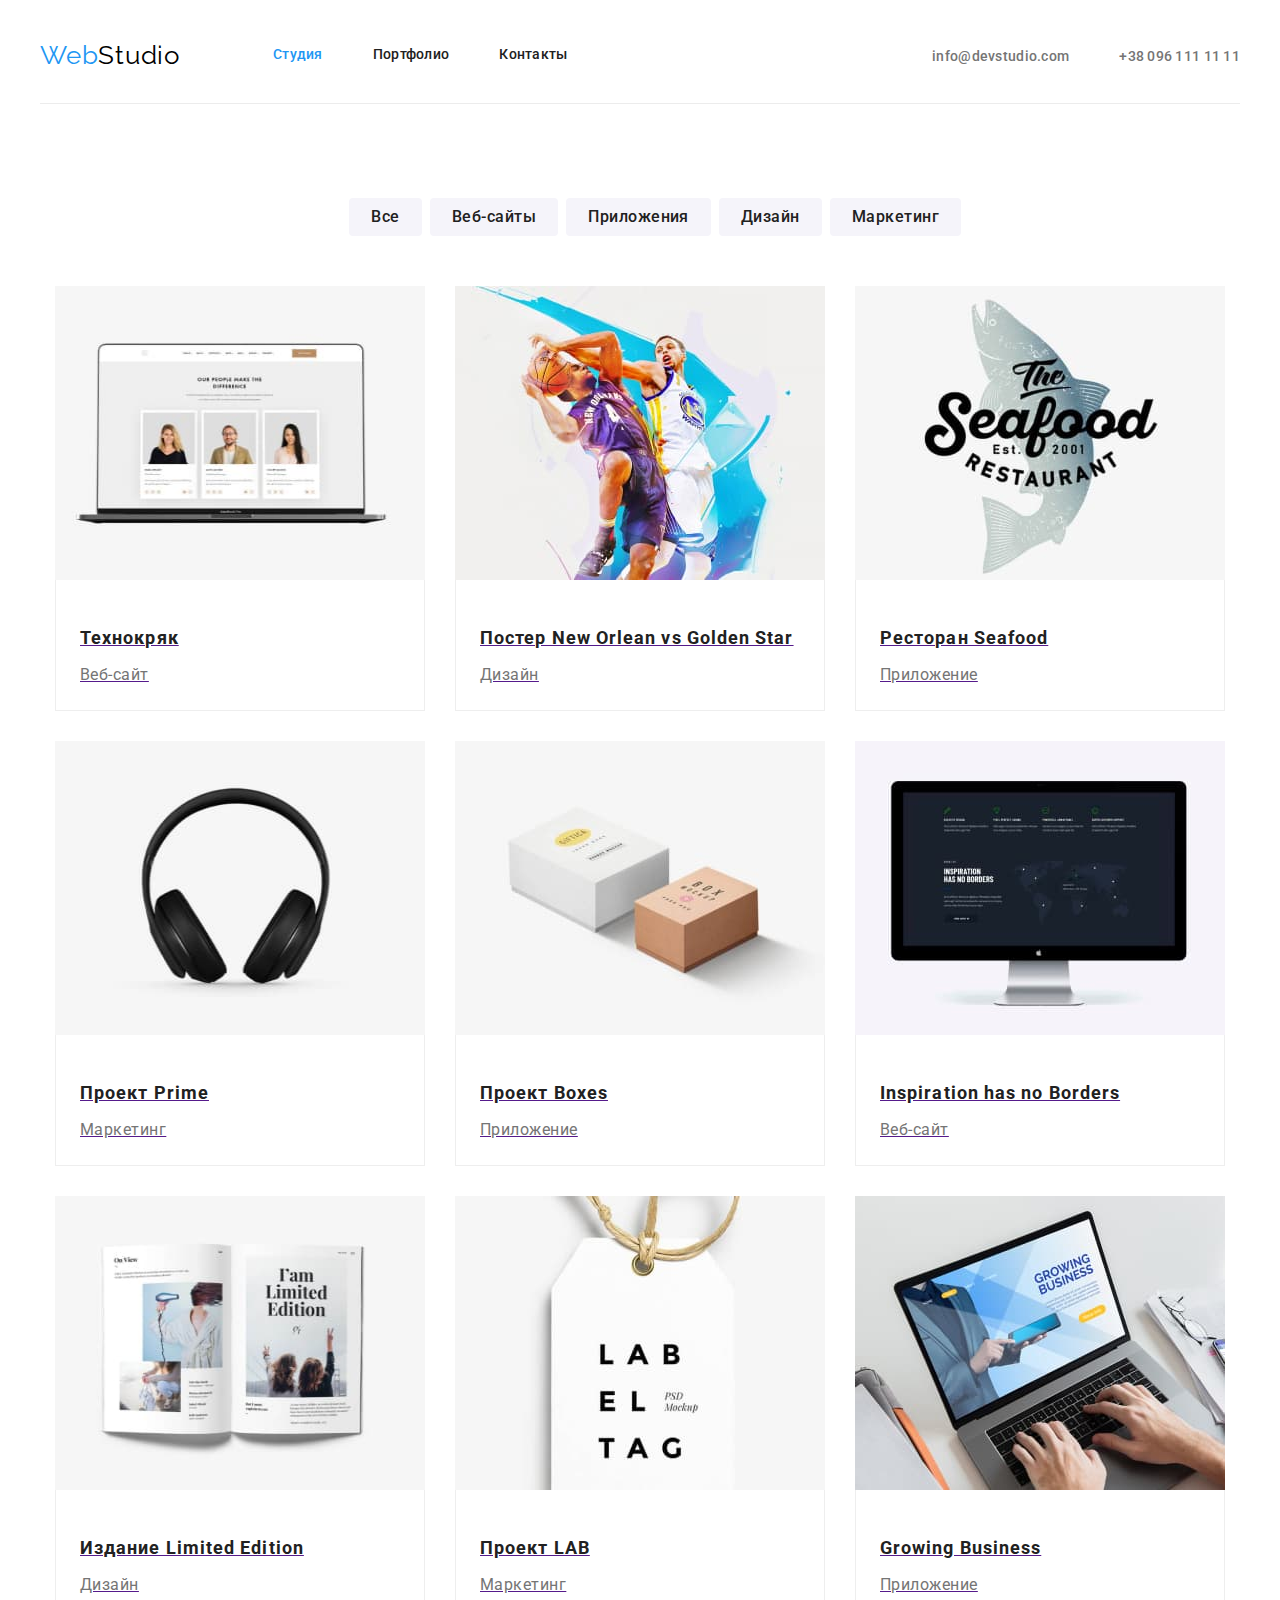
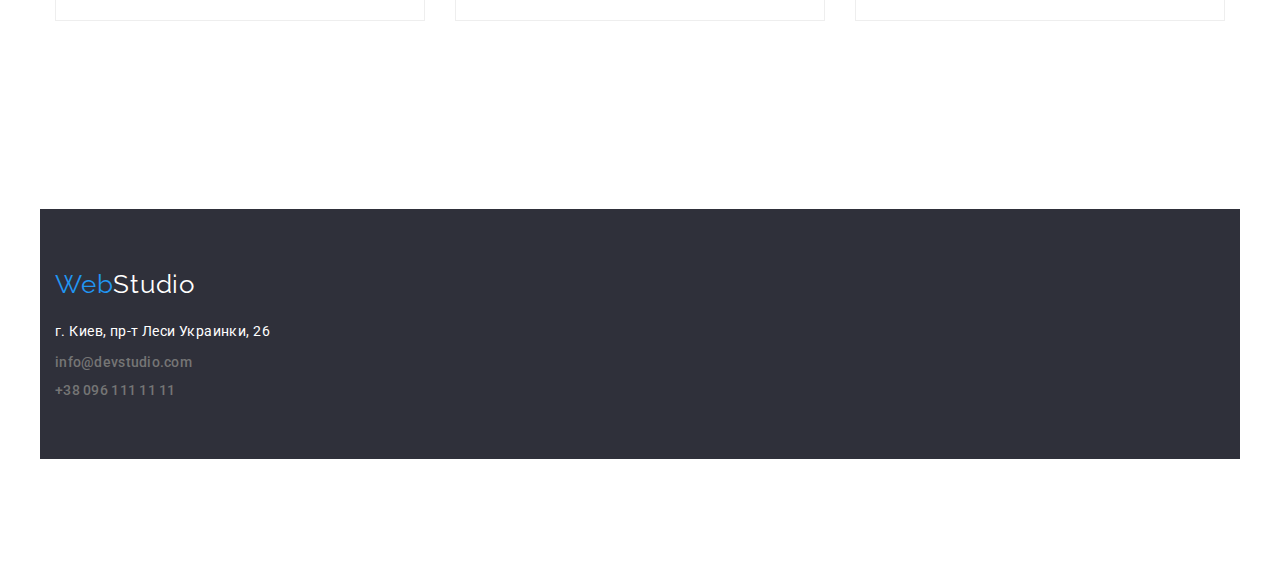
==== portfolio.html @ cfdc487e "1" ====
<!DOCTYPE html>
<html lang="en">

<head>
    <meta charset="UTF-8">
    <meta http-equiv="X-UA-Compatible" content="IE=edge">
    <meta name="viewport" content="width=device-width, initial-scale=1.0">
    <title>WebStudio</title>
    <link href="https://fonts.googleapis.com/css2?family=Raleway:wght@700&family=Roboto:wght@400;500;700;900&display=swap"
    rel="stylesheet">
    <link rel="stylesheet" href="./css/styles.css">
</head>
<body>
 <div class="container">
 <header class="page-header">
    <div class="kontainer-header">
        <nav class="main-nav">
            <!-- логотип -->
            <a href="./index.html" class="logo">Web<span class="logo-header">Studio</span></a>
            <!-- навигацыя шапки -->
            <ul class="site-nav-list">
                <li class="item"><a href="./index.html" class="link current">Студия</a></li>
                <li class="item"><a href="./portfolio.html" class="link">Портфолио</a></li>
                <li class="item"><a href="" class="link">Контакты</a></li>
            </ul>
        </nav>
        <!-- контакты -->
        <ul class="auth-nav-list">
            <li class="item"><a href="mailto:info@devstudio.com" class="auth-link">info@devstudio.com</a></li>
            <li class="item"><a href="tel:+380961111111" class="auth-link">+38 096 111 11 11</a></li>
        </ul>

    </div>
</header>

<main>
    <!-- герой -->
    
    <section class="section">
       
        <!-- список снопок -->
        <div class="container">
     
    <ul class="button-list">
        <li class="item"><button type="button" class="button-secondary" lang="ru">Все</button></li>
        <li class="item"><button type="button" class="button-secondary" lang="ru">Веб-сайты</button></li>
        <li class="item"><button type="button" class="button-secondary" lang="ru">Приложения</button></li>
        <li class="item"><button type="button" class="button-secondary" lang="ru">Дизайн</button></li>
        <li class="item"><button type="button" class="button-secondary" lang="ru">Маркетинг</button></li>
       
    </ul>
    
            
    <!-- наши работы -->
    <h1 class="visually-hidden">Наши проекты</h1>
    
        <ul class="project">
            <li class="item">
                <a href=""><img src="./img-home-work2/img1.jpg" alt="Технокряк" width="370" height="294">
                <div class="card-project">
                    <h2 class="card-title">Технокряк</h2>
                    <p class="card-text">Веб-сайт</p>
                </div></a>
              
            </li>
            <li class="item">
                <a href=""><img src="./img-home-work2/img(1).jpg" alt="Постер New Orlean vs Golden Star"
                 width="370"
                 height="294">
                 <div class="card-project">
                    <h2 class="card-title">Постер New Orlean vs Golden Star</h2>
                    <p class="card-text">Дизайн</p>
                </div></a>
                
            </li>
            <li class="item">
                <a href=""><img src="./img-home-work2/img(2).jpg" alt="Ресторан Seafood" width="370" height="294">
                <div class="card-project">
                 <h2 class="card-title">Ресторан Seafood</h2>
                 <p class="card-text">Приложение</p>
                </div></a>
            </li>
            <li class="item">
                <a href=""><img src="./img-home-work2/img(3).jpg" alt="Проект Prime" width="370" height="294">
                <div class="card-project">
                 <h2 class="card-title">Проект Prime</h2>
                 <p class="card-text">Маркетинг</p>
                </div></a>
            </li>
            <li class="item">
                <a href=""><img src="./img-home-work2/img.jpg" alt="Проект Boxes"
                width="370"
                 height="294">
                <div class="card-project">
                 <h2 class="card-title">Проект Boxes</h2>
                 <p class="card-text">Приложение</p>
                </div></a>
            </li>
            <li class="item">
                <a href=""><img src="./img-home-work2/img(5).jpg" alt="Inspiration has no Borders"
                 width="370"
                 height="294">
                <div class="card-project">
                 <h2 class="card-title">Inspiration has no Borders</h2>
                 <p class="card-text">Веб-сайт</p>
                </div></a>
            </li>
            <li class="item">
                <a href=""><img src="./img-home-work2/img(6).jpg" alt="Издание Limited Edition" width="370" height="294">
                <div class="card-project">
                 <h2 class="card-title">Издание Limited Edition</h2>
                 <p class="card-text">Дизайн</p>
                </div></a>
            </li>
            <li class="item">
                <a href=""><img src="./img-home-work2/img(7).jpg" alt="Проект LAB" width="370" height="294">
                <div class="card-project">
                 <h2 class="card-title">Проект LAB</h2>
                 <p class="card-text">Маркетинг</p>
                </div></a>
            </li>
            <li class="item">
                <a href=""><img src="./img-home-work2/img(8).jpg" alt="Growing Business" width="370" height="294">
                <div class="card-project">
                 <h2 class="card-title">Growing Business</h2>
                 <p class="card-text">Приложение</p>
                </div></a>
            </li>

        </ul>
        </div>
    </section>
    </main>

  <section class="section">
    <footer class="footer-page">
        <div class="container">

        <!-- логотип -->
        
            <a href="./index.html" class="logo">Web<span class="logo-footer">Studio</span></a>

            <address>

                <ul class="footer-nav-list">
                    <!-- навигацыя гугл -->
                    <li class="item"><a href="https://www.google.com/maps/place/%D0%B1%D1%83%D0%BB%D1%8C%D0%B2%D0%B0%D1%80+%D0%9B%D0%B5%D1%81%D1%96+%D0%A3%D0%BA%D1%80%D0%B0%D1%97%D0%BD%D0%BA%D0%B8,+26,+%D0%9A%D0%B8%D1%97%D0%B2,+02000/@50.4265807,30.5361971,17z/data=!3m1!4b1!4m5!3m4!1s0x40d4cf0e033ecbe9:0x57a4dffefec77da0!8m2!3d50.4265807!4d30.5383858"
                            target="blank" class="geolocation">г. Киев, пр-т Леси Украинки, 26</a></li>
                    <!-- контакты -->
                    <li class="item"><a href="mailto:info@devstudio.com" class="auth-link">info@devstudio.com</a></li>
                    <li class="item"><a href="tel:+380961111111" class="auth-link">+38 096 111 11 11</a></li>

                </ul>

            </address>
        
    </footer>
    </div>
</section>
    </div>
</body>
</html>
---- css/styles.css ----
:root {
  --primary-text-color: #212121;
  --title-text-color: #757575;
  --accent-color: #2196f3;
  --primery-bg-color: #f5f4fa;
  --header-logo-color: #000;
  --footer-logo-color: #fff;
  --footer-bg-color: #2f303a;
}
/* основной фон */
body {
  color: var(--primary-text-color);
  font-family: Roboto, sans-serif;
  letter-spacing: 0.03em;

  
}
/* контейнер */
.container {
  width: 1200px;
  margin-left: auto;
  margin-right: auto;
  padding-left: 15px;
  padding-right: 15px;
}
.section {
  padding-top: 94px;
  padding-bottom: 94px;
}

/* логотип */
.page-header {
  border-bottom: 1px solid #ECECEC;;
}
.kontainer-header {
  display: flex;
  align-items: center;
  padding-top: 32px;
  padding-bottom: 32px;
}

.logo {
  color: var(--accent-color);
  font-family: Raleway, sans-serif;
  font-size: 26px;
  line-height: 1.19;
  letter-spacing: 0.03em;
  text-decoration: none;
}
.logo-header {
  color: var(--header-logo-color);
}
.main-nav {
  display: flex;
  align-items: center;
  vertical-align: middle;
}


/* навигацыя хедера */
.site-nav-list {
  display: flex;
  margin-left: 93px;
}
.site-nav-list .item {

  margin-right: 50px;
}
.site-nav-list .item:last-child {
  margin-right: 0;
}
.auth-nav-list {
  display: flex;
  margin-left: auto;
  
}
.auth-nav-list .item +.item {

  margin-left: 50px;
}


/* ссылки */
.auth-link {
  font-family: Roboto, sans-serif;
  font-style: normal;
  color: var(--title-text-color);
  font-weight: 500;
  font-size: 14px;
  line-height: 1.14;
  letter-spacing: 0.02em;
  text-decoration: none;
}
/* состояние наведения */
.auth-link:hover {
  color: var(--accent-color);
}

/* состояние в фокусе */
.auth-link:focus {
  color: var(--accent-color);
}
/* навигацыя сайта */
.link {
  display: block;
  color: var(--primary-text-color);
  font-weight: 500;
  font-size: 14px;
  line-height: 1.14;
  letter-spacing: 0.02em;
  text-decoration: none;

  
}
/* состояние наведения */
.link:hover {
  color: var(--accent-color);
}

.link.current{
  color: var(--accent-color);
  display: block;
}

/* состояние в фокусе */
.link:focus {
  color: var(--accent-color);
}
/* герой */
.hero {
  background-color: var(--header-logo-color);
 background-image: url(../img-home-work2/Img9.jpg);
  text-align: center;
  height: 600px;
  padding-top: 200px;
  padding-bottom: 200px;
  
}
.hero-title {
  color: var(--footer-logo-color);
  font-weight: 900;
  font-size: 44px;
  line-height: 1.36;
  letter-spacing: 0.06em;
  text-transform: uppercase;
  margin-bottom: 30px;
}
/* кнопка веб студии */
.button-primery {
  display: inline-block;  
  cursor: pointer;
  font-family: Roboto;
  color: #fff;
  background-color: var(--accent-color);
  font-size: 16px;
  line-height: 1.87;
  letter-spacing: 0.06em;
  border-radius: 4px;
  border: transparent;
  
}
.feature-list {
  display: flex;

}

.feature-list .item {
  margin-right: 30px;

}

.feature-list .item:last-child {
  margin-right: 0px;
}


.section-title {
  color: var(--primary-text-color);
  font-family: 'Roboto';
  font-style: normal;
  font-weight: 700;
  font-size: 14px;
  line-height: 1.14;
  letter-spacing: 0.03em;
  text-transform: uppercase;
  margin-bottom: 10px;

}

.section-text {
  color: var(--title-text-color);
  font-family: Roboto;
  font-size: 14px;
  line-height: 1.71;
  letter-spacing: 0.03em;
  margin-top: 0;
}

/* чем мы занимаемся */
.development {
  font-size: 36px;
  line-height: 1.16;
  text-align: center;
  letter-spacing: 0.03em;
  margin-bottom: 50px;
}
img {
  display: block;
  max-width: 100%;
}
.photo-list {
  display: flex;
}

.photo-list .item {
  margin-right: 30px;
}

.photo-list .item:last-child {
  margin-right: 0px;
}
.photo-card {
 
  display: flex;
box-shadow: 0px 1px 3px rgba(0, 0, 0, 0.12),
0px 1px 1px rgba(0, 0, 0, 0.14),
0px 2px 1px rgba(0, 0, 0, 0.2);
border-radius: 0px 0px 4px 4px;

}

.photo-card .item {
    margin-right: 30px;
}
.photo-card .item:last-child{
  margin-right: 0;
}
/* наша команда */
.command {
  font-size: 36px;
  line-height: 1.16;
  text-align: center;
  letter-spacing: 0.03em;
  padding-top: 94px;
  margin-bottom: 50px;
}
.card-item {
  padding-top: 30px;
  padding-bottom: 30px;
}
/* имя сотрудника */
.name {
  font-weight: 500;
  font-size: 16px;
  line-height: 1.18;
  margin-bottom: 10px;
  text-align: center;
}
/* должность */
.profession {
  color: var(--title-text-color);
  font-size: 16px;
  line-height: 1.18;
  letter-spacing: 0.03em;
  text-align: center;
}

.project {
  display: flex;
  flex-wrap: wrap;
 
}
.project .item {
  margin-right: 30px;
  margin-bottom: 30px;
  
 
}
.card-project {
 padding-top: 20px;
 padding-bottom: 20px;
 padding-left: 24px;
 padding-right: 24px;
  border-bottom: 1px solid #EEEEEE;
  border-left: 1px solid #EEEEEE;
  border-right: 1px solid #EEEEEE;
}
.project .item:nth-child(3n) {
  margin-right: 0;
}
.project .item:nth-last-child(-n+3) {
  margin-bottom: 0;
}







.logo-footer {
  color: var(--footer-logo-color);
}

/* список */
ul {
  list-style: none;
    margin: 0;
    padding: 0;
}

p,
h1,
h2,
h3,
h4,
h5,
h6 {
  margin: 0;
  padding: 0;
}
















.visually-hidden {
  position: absolute;
  white-space: nowrap;
  width: 1px;
  height: 1px;
  overflow: hidden;
  border: 0;
  padding: 0;
  clip: rect(0 0 0 0);
  clip-path: inset(50%);
  margin: -1px;
}





/* цвет абзаца */






.geolocation {
  font-family: Roboto;
  font-style: normal;
  font-weight: normal;
  color: var(--footer-logo-color);
  font-size: 14px;
  line-height: 1.71;
  letter-spacing: 0.03em;
  text-decoration: none;
}

/* кнопки портфолио */
.button-secondary {
  display: inline-block;
  padding: 6px 22px;
  min-width: 73px;
  cursor: pointer;
  color: var(--primary-text-colora);
  background-color: var(--primery-bg-color);
  font-family: Roboto;
  font-weight: 500;
  font-size: 16px;
  line-height: 1.62;
  letter-spacing: 0.03em;
  border-radius: 4px;
  text-align: center;
  border: transparent;
  
}
.button-list {
  display: flex;
  justify-content: center;
  margin-bottom: 50px;
}
.button-list .item {
  margin-right: 8px;
}
.button-list .item:last-child{
  margin-right: 0;
}

/* состояние ховер */
.button-secondary:hover {
  color: #fff;
  background-color: var(--accent-color);
}
/* состояние фокус */
.button-secondary:focus {
  color: #fff;
  background-color: var(--accent-color);
}

.card-title {
  font-size: 18px;
  line-height: 2;
  letter-spacing: 0.06em;
  margin-top: 20px;
  margin-bottom: 4px;
  color: var(--primary-text-color);
}
.card-text {
  color: var(--title-text-color);
  font-size: 16px;
  line-height: 1.87;
  letter-spacing: 0.03em;
  
  
}

.footer-page {
  background-color: var(--footer-bg-color);
  padding-top: 60px;
  padding-bottom: 60px;

}
.footer-nav-list {
 
  margin-top: 20px;
}
.footer-nav-list .item {
  margin-bottom: 9px;
}
.footer-nav-list .item:last-child{
  margin-bottom: 0px;
}
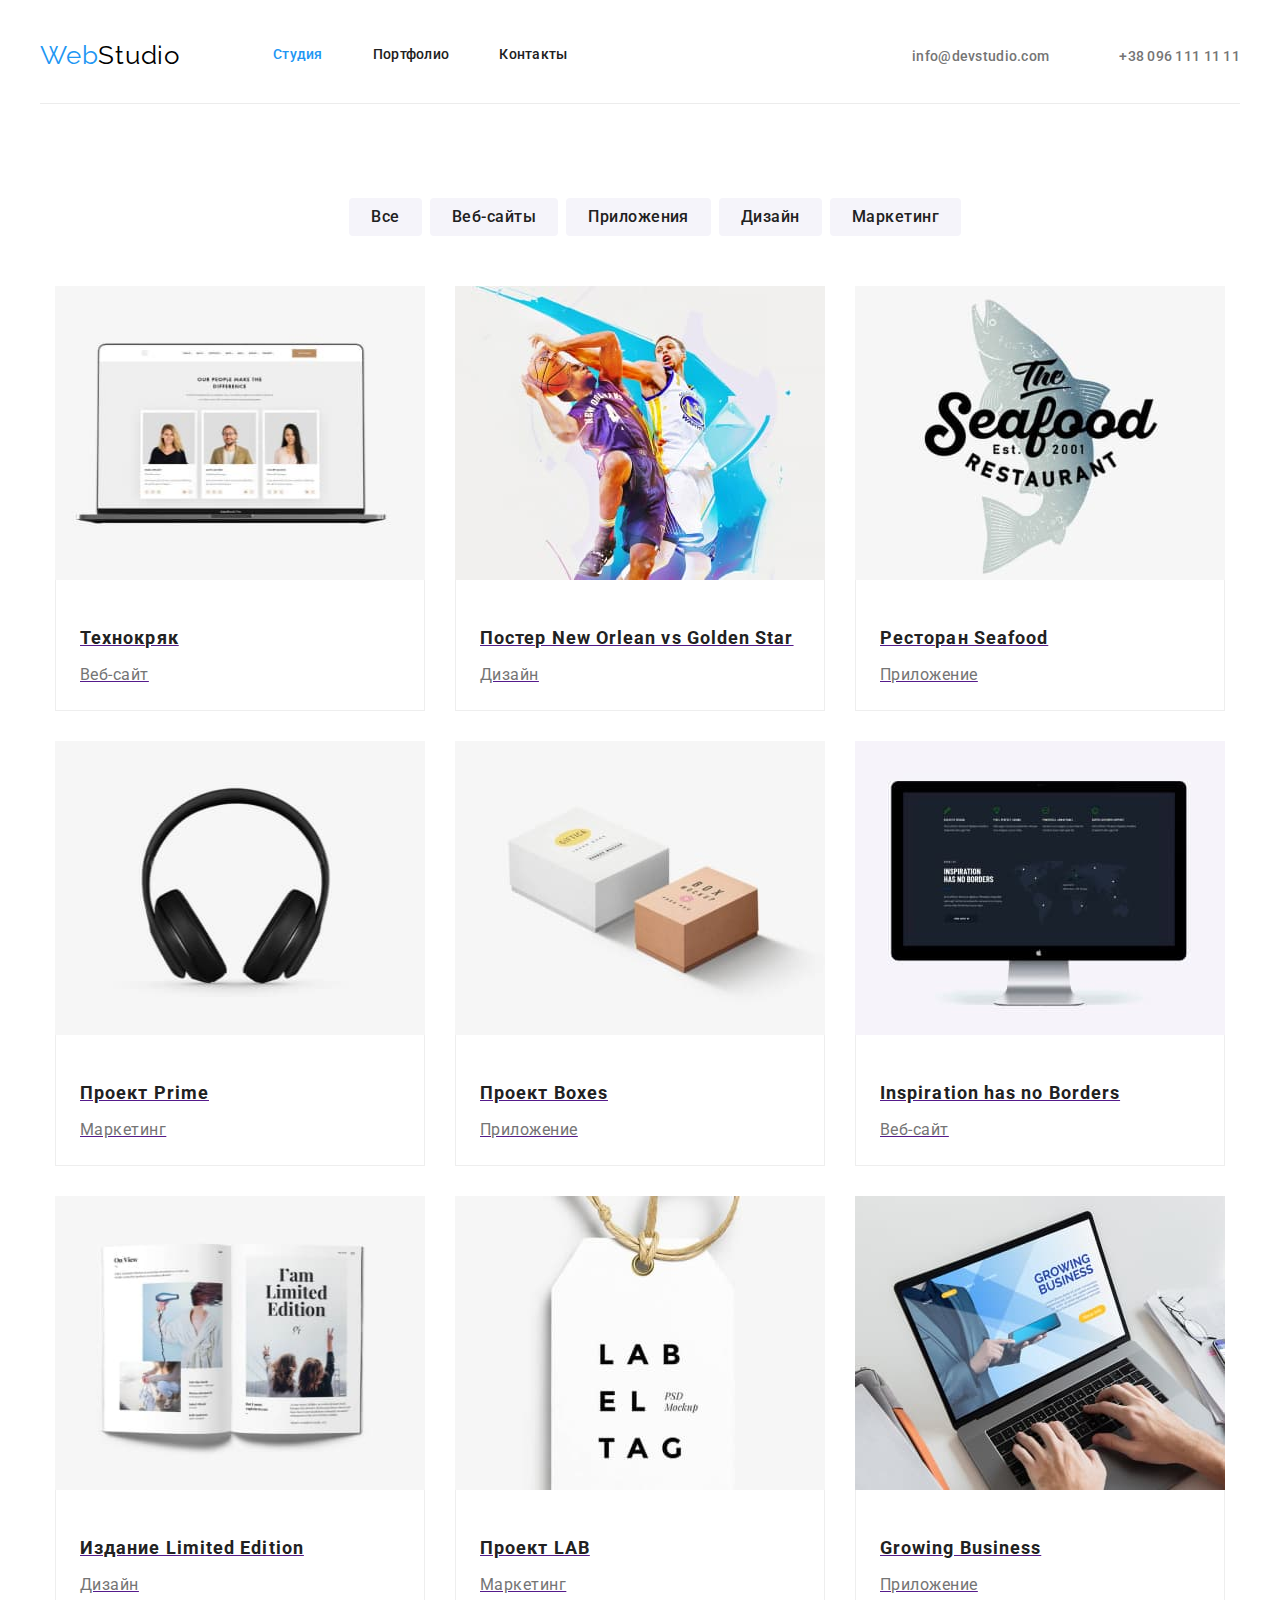
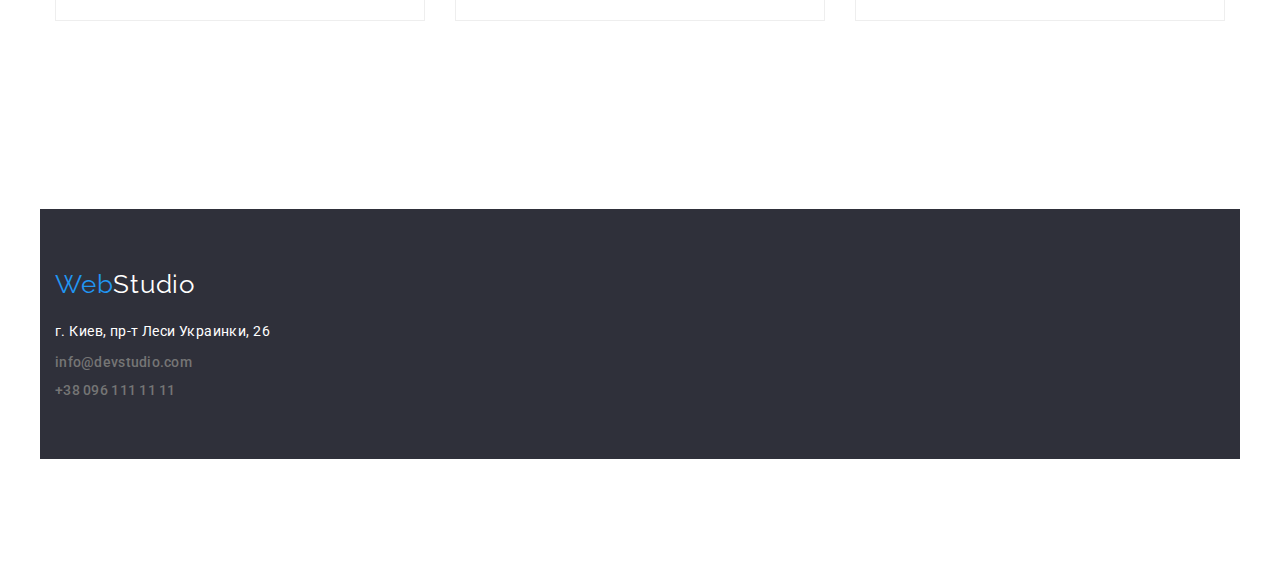
==== commit e6e3bd6c: "1" ====
--- a/portfolio.html
+++ b/portfolio.html
@@ -27,7 +27,7 @@
         <!-- контакты -->
         <ul class="auth-nav-list">
             <li class="item"><a href="mailto:info@devstudio.com" class="auth-link">info@devstudio.com</a></li>
-            <li class="item"><a href="tel:+380961111111" class="auth-link">+38 096 111 11 11</a></li>
+            <li class="item icon-tel"><a href="tel:+380961111111" class="auth-link">+38 096 111 11 11</a></li>
         </ul>
 
     </div>
--- a/css/styles.css
+++ b/css/styles.css
@@ -25,21 +25,19 @@
   padding-right: 15px;
 }
 .section {
-  padding-top: 94px;
+ padding-top: 94px;
   padding-bottom: 94px;
 }
-
 /* логотип */
 .page-header {
   border-bottom: 1px solid #ECECEC;;
 }
 .kontainer-header {
-  display: flex;
-  align-items: center;
+  display:flex;
   padding-top: 32px;
   padding-bottom: 32px;
-}
-
+  align-items: center;
+}
 .logo {
   color: var(--accent-color);
   font-family: Raleway, sans-serif;
@@ -56,15 +54,12 @@
   align-items: center;
   vertical-align: middle;
 }
-
-
 /* навигацыя хедера */
 .site-nav-list {
   display: flex;
   margin-left: 93px;
 }
 .site-nav-list .item {
-
   margin-right: 50px;
 }
 .site-nav-list .item:last-child {
@@ -73,13 +68,73 @@
 .auth-nav-list {
   display: flex;
   margin-left: auto;
-  
+  align-items: center;
 }
 .auth-nav-list .item +.item {
-
   margin-left: 50px;
 }
 
+.auth-nav-list::before {
+    margin-right: 10px;
+    width: 16px;
+    height: 12px;
+    background-image: url(../webstudio-version2.1copy/envelope@2x.png);
+    background-repeat: no-repeat;
+    background-size: contain;
+    content:"";
+}
+.icon-tel::before{
+  display: inline-block;
+  content: "";
+  width: 10px;
+  height: 16px;
+  margin-right: 10px;
+  background-position: center;
+  background-repeat: no-repeat;
+  background-size: contain;
+  background-image: url(../webstudio-version2.1copy/Vector.png);
+}
+
+
+
+.auth-link {font-family: Roboto,
+sans-serif;
+font-style: normal;
+color: var(--title-text-color);
+font-weight: 500;
+font-size: 14px;
+line-height: 1.14;
+letter-spacing: 0.02em;
+text-decoration: none;
+}
+
+.feature-list .item::before {
+  display:block;
+  content: "";
+  background-color: var(--primery-bg-color);
+  height: 120px;
+  margin-bottom: 30px;
+  background-repeat: no-repeat;
+  background-position: center;
+}
+.icon-sputnik::before {
+  background-image: url(../webstudio-version2.1copy/antenna1.svg);
+}
+.icon-time::before {
+  background-image: url(../webstudio-version2.1copy/clock1.svg);
+}
+.icon-comp::before {
+  background-image: url(../webstudio-version2.1copy/diagram1.svg);
+}
+.icon-cosmo::before {
+  background-image: url(../webstudio-version2.1copy/astronaut1.svg);
+}
+.auth-link-tel:hover {
+  color: var(--accent-color);
+}
+.auth-link-tel:focus{
+  color: var(--accent-color);
+}
 
 /* ссылки */
 .auth-link {
@@ -129,8 +184,17 @@
 }
 /* герой */
 .hero {
+  max-width: 1600px;
+  margin-left: auto;
+  margin-right: auto;
   background-color: var(--header-logo-color);
- background-image: url(../img-home-work2/Img9.jpg);
+background-image: linear-gradient(to right, rgba(47, 48, 58, 0.4),
+rgba(47, 48, 58, 0.4)),
+url(../img-home-work2/Img9.jpg);
+
+ background-repeat: no-repeat;
+ background-position: center;
+ background-size: cover;
   text-align: center;
   height: 600px;
   padding-top: 200px;
@@ -204,6 +268,7 @@
   text-align: center;
   letter-spacing: 0.03em;
   margin-bottom: 50px;
+  
 }
 img {
   display: block;
@@ -221,17 +286,15 @@
   margin-right: 0px;
 }
 .photo-card {
- 
-  display: flex;
-box-shadow: 0px 1px 3px rgba(0, 0, 0, 0.12),
-0px 1px 1px rgba(0, 0, 0, 0.14),
-0px 2px 1px rgba(0, 0, 0, 0.2);
-border-radius: 0px 0px 4px 4px;
-
+  display: flex;
 }
 
 .photo-card .item {
     margin-right: 30px;
+    box-shadow: 0px 1px 3px rgba(0, 0, 0, 0.12),
+    0px 1px 1px rgba(0, 0, 0, 0.14),
+    0px 2px 1px rgba(0, 0, 0, 0.2);
+    border-radius: 0px 0px 4px 4px;
 }
 .photo-card .item:last-child{
   margin-right: 0;
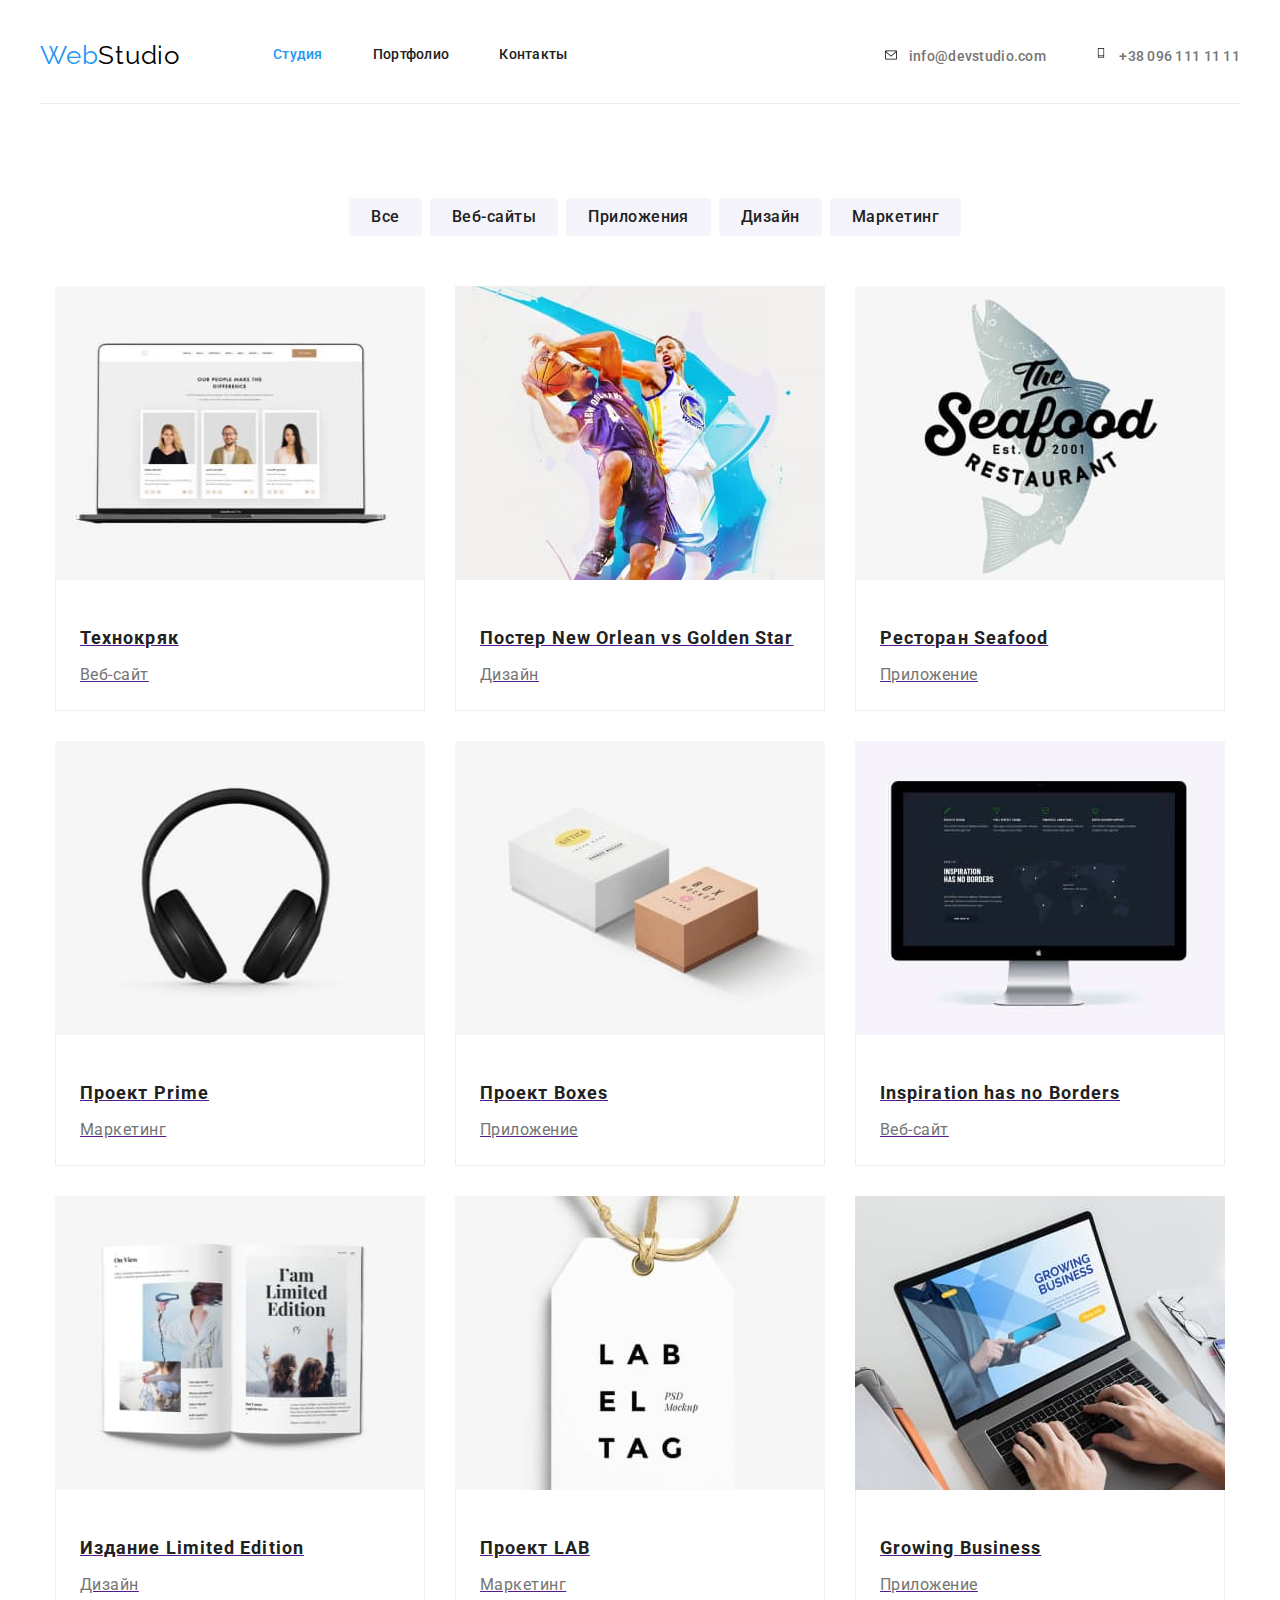
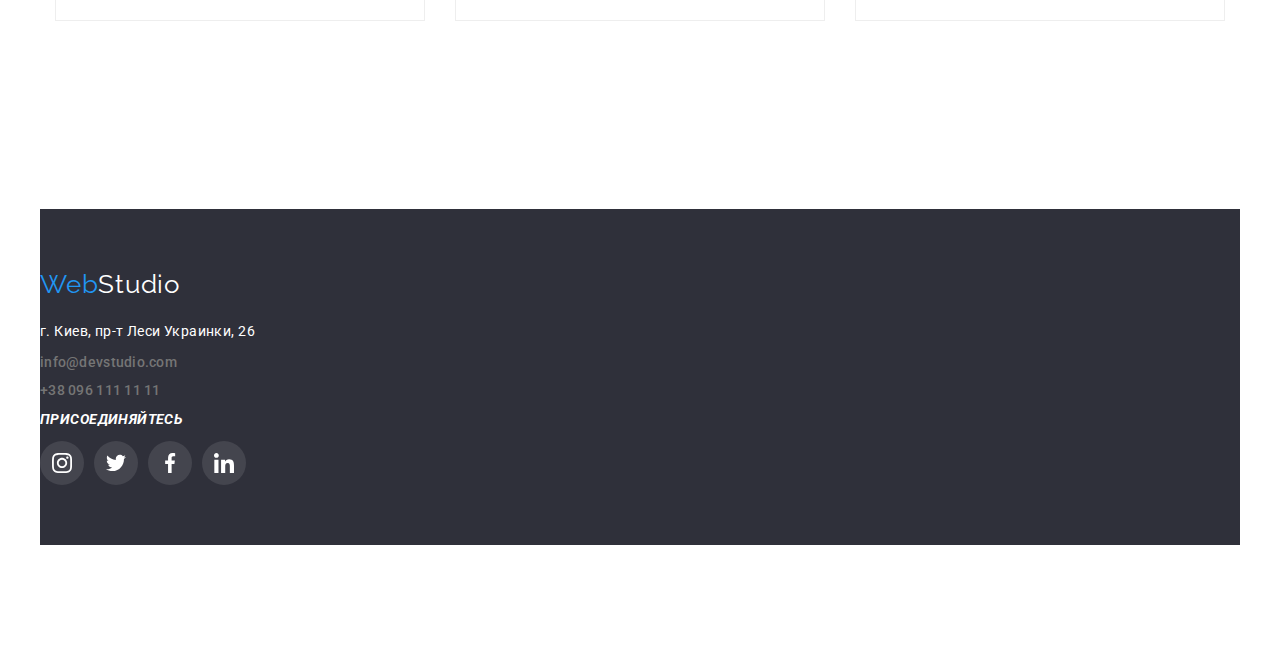
==== commit 257c78c0: "дз№4" ====
--- a/portfolio.html
+++ b/portfolio.html
@@ -12,7 +12,7 @@
 </head>
 <body>
  <div class="container">
- <header class="page-header">
+<header class="page-header">
     <div class="kontainer-header">
         <nav class="main-nav">
             <!-- логотип -->
@@ -26,8 +26,17 @@
         </nav>
         <!-- контакты -->
         <ul class="auth-nav-list">
-            <li class="item"><a href="mailto:info@devstudio.com" class="auth-link">info@devstudio.com</a></li>
-            <li class="item icon-tel"><a href="tel:+380961111111" class="auth-link">+38 096 111 11 11</a></li>
+            <li class="item"><a href="mailto:info@devstudio.com" class="auth-link"><svg class="icon-mail" width="16px"
+                        height="12px">
+                        <use href="./symbol-defs.svg#icon-envelope">
+
+                        </use>
+                    </svg>info@devstudio.com</a></li>
+
+            <li class="item"><a href="tel:+380961111111" class="auth-link"><svg class="icon-tel" width="10px"
+                        height="16px">
+                        <use href="./symbol-defs.svg#icon-Vector"></use>
+                    </svg> +38 096 111 11 11</a></li>
         </ul>
 
     </div>
@@ -134,26 +143,59 @@
 
   <section class="section">
     <footer class="footer-page">
-        <div class="container">
-
+    
         <!-- логотип -->
-        
-            <a href="./index.html" class="logo">Web<span class="logo-footer">Studio</span></a>
-
-            <address>
-
-                <ul class="footer-nav-list">
-                    <!-- навигацыя гугл -->
-                    <li class="item"><a href="https://www.google.com/maps/place/%D0%B1%D1%83%D0%BB%D1%8C%D0%B2%D0%B0%D1%80+%D0%9B%D0%B5%D1%81%D1%96+%D0%A3%D0%BA%D1%80%D0%B0%D1%97%D0%BD%D0%BA%D0%B8,+26,+%D0%9A%D0%B8%D1%97%D0%B2,+02000/@50.4265807,30.5361971,17z/data=!3m1!4b1!4m5!3m4!1s0x40d4cf0e033ecbe9:0x57a4dffefec77da0!8m2!3d50.4265807!4d30.5383858"
-                            target="blank" class="geolocation">г. Киев, пр-т Леси Украинки, 26</a></li>
-                    <!-- контакты -->
-                    <li class="item"><a href="mailto:info@devstudio.com" class="auth-link">info@devstudio.com</a></li>
-                    <li class="item"><a href="tel:+380961111111" class="auth-link">+38 096 111 11 11</a></li>
-
+    
+        <a href="./index.html" class="logo">Web<span class="logo-footer">Studio</span></a>
+    
+        <address>
+    
+            <ul class="footer-nav-list">
+                <!-- навигацыя гугл -->
+                <li class="item"><a
+                        href="https://www.google.com/maps/place/%D0%B1%D1%83%D0%BB%D1%8C%D0%B2%D0%B0%D1%80+%D0%9B%D0%B5%D1%81%D1%96+%D0%A3%D0%BA%D1%80%D0%B0%D1%97%D0%BD%D0%BA%D0%B8,+26,+%D0%9A%D0%B8%D1%97%D0%B2,+02000/@50.4265807,30.5361971,17z/data=!3m1!4b1!4m5!3m4!1s0x40d4cf0e033ecbe9:0x57a4dffefec77da0!8m2!3d50.4265807!4d30.5383858"
+                        target="blank" class="geolocation">г. Киев, пр-т Леси Украинки, 26</a></li>
+                <!-- контакты -->
+                <li class="item"><a href="mailto:info@devstudio.com" class="auth-link">info@devstudio.com</a></li>
+                <li class="item"><a href="tel:+380961111111" class="auth-link">+38 096 111 11 11</a></li>
+    
+            </ul>
+            <div class="footer-soc">
+                <h2 class="footer-title">Присоединяйтесь</h2>
+                <ul class="footer-soc-list">
+    
+                    <li class="footer-soc-item">
+                        <a href="" class="footer-soc-link">
+                            <svg class="footer-soc-icon" width="20px" height="20px">
+                                <use href="./symbol-defs.svg#icon-instagram2"></use>
+                            </svg>
+                        </a>
+                    </li>
+                    <li class="footer-soc-item">
+                        <a href="" class="footer-soc-link">
+                            <svg class="footer-soc-icon" width="20px" height="20px">
+                                <use href="./symbol-defs.svg#icon-twitter1"></use>
+                            </svg>
+                        </a>
+                    </li>
+                    <li class="footer-soc-item">
+                        <a href="" class="footer-soc-link">
+                            <svg class="footer-soc-icon" width="20px" height="20px">
+                                <use href="./symbol-defs.svg#icon-facebook1"></use>
+                            </svg>
+                        </a>
+                    </li>
+                    <li class="footer-soc-item">
+                        <a href="" class="footer-soc-link">
+                            <svg class="footer-soc-icon" width="20px" height="20px">
+                                <use href="./symbol-defs.svg#icon-linkedin1"></use>
+                            </svg>
+                        </a>
+                    </li>
                 </ul>
-
-            </address>
-        
+            </div>
+        </address>
+    
     </footer>
     </div>
 </section>
--- a/css/styles.css
+++ b/css/styles.css
@@ -7,6 +7,7 @@
   --header-logo-color: #000;
   --footer-logo-color: #fff;
   --footer-bg-color: #2f303a;
+  --company-bg-color:#E5E5E5;
 }
 /* основной фон */
 body {
@@ -27,6 +28,7 @@
 .section {
  padding-top: 94px;
   padding-bottom: 94px;
+  justify-content: center;
 }
 /* логотип */
 .page-header {
@@ -73,28 +75,54 @@
 .auth-nav-list .item +.item {
   margin-left: 50px;
 }
-
-.auth-nav-list::before {
-    margin-right: 10px;
-    width: 16px;
-    height: 12px;
-    background-image: url(../webstudio-version2.1copy/envelope@2x.png);
-    background-repeat: no-repeat;
-    background-size: contain;
-    content:"";
-}
-.icon-tel::before{
-  display: inline-block;
-  content: "";
-  width: 10px;
-  height: 16px;
+.icon-mail {
   margin-right: 10px;
-  background-position: center;
-  background-repeat: no-repeat;
-  background-size: contain;
-  background-image: url(../webstudio-version2.1copy/Vector.png);
-}
-
+}
+.icon-tel {
+  margin-right: 10px;
+}
+.icon-tel:hover{
+  fill: var(--accent-color);
+}
+.icon {
+display: flex;
+align-items: center;
+justify-content: center;
+    width: 270px;
+    height: 120px;
+    margin-bottom: 30px;
+    background-color: var(--primery-bg-color);
+  border-radius: 4px;
+}
+.icon-mail {
+  align-items: center;
+  justify-content: center;
+ 
+}
+.icon-company {
+  display: flex;
+  align-items: center;
+  justify-content: center;
+  width: 170px;
+  height: 92px;
+  border-radius: 4px;
+border: 1px solid #AFB1B8
+}
+.icon-company:hover {
+fill:var(--accent-color);
+border: 1px solid var(--accent-color);
+
+}
+.icon-company-list .item {
+  margin-right: 30px;
+}
+.icon-company-list .item:last-child{
+  margin-right: 0;
+}
+.icon-company-list {
+  display: flex;
+  justify-content: center;
+}
 
 
 .auth-link {font-family: Roboto,
@@ -109,32 +137,14 @@
 }
 
 .feature-list .item::before {
-  display:block;
-  content: "";
   background-color: var(--primery-bg-color);
+  width: 270px;
   height: 120px;
-  margin-bottom: 30px;
-  background-repeat: no-repeat;
-  background-position: center;
-}
-.icon-sputnik::before {
-  background-image: url(../webstudio-version2.1copy/antenna1.svg);
-}
-.icon-time::before {
-  background-image: url(../webstudio-version2.1copy/clock1.svg);
-}
-.icon-comp::before {
-  background-image: url(../webstudio-version2.1copy/diagram1.svg);
-}
-.icon-cosmo::before {
-  background-image: url(../webstudio-version2.1copy/astronaut1.svg);
-}
-.auth-link-tel:hover {
-  color: var(--accent-color);
-}
-.auth-link-tel:focus{
-  color: var(--accent-color);
-}
+}
+
+
+
+
 
 /* ссылки */
 .auth-link {
@@ -149,6 +159,7 @@
 }
 /* состояние наведения */
 .auth-link:hover {
+  fill: var(--accent-color);
   color: var(--accent-color);
 }
 
@@ -328,7 +339,44 @@
   letter-spacing: 0.03em;
   text-align: center;
 }
-
+.master-soc-item + .master-soc-item {
+  margin-left: 10px;
+}
+.master-soc-list {
+  display: flex;
+  justify-content: center;
+}
+.master-soc-link {
+  margin-top: 16px;
+  width: 44px;
+  height: 44px;
+  border-radius: 50%;
+  display:flex;
+  align-items: center;
+  justify-content: center;
+}
+.master-soc-icon {
+  fill: #AFB1B8;}
+.master-soc-link:hover {
+  background-color: var(--accent-color);
+}
+.master-soc-link:hover .master-soc-icon {
+  fill: var(--footer-logo-color);
+}
+.clients {
+  font-size: 36px;
+  line-height: 1.16;
+  text-align: center;
+  letter-spacing: 0.03em;
+  color:var(--primary-text-color);
+  margin-bottom: 50px;
+}
+.button-icon {
+  fill:#AFB1B8 ;
+}
+.button-icon:hover {
+fill: var(--accent-color);
+}
 .project {
   display: flex;
   flex-wrap: wrap;
@@ -383,9 +431,6 @@
   margin: 0;
   padding: 0;
 }
-
-
-
 
 
 
@@ -452,6 +497,7 @@
   border: transparent;
   
 }
+
 .button-list {
   display: flex;
   justify-content: center;
@@ -507,4 +553,38 @@
 }
 .footer-nav-list .item:last-child{
   margin-bottom: 0px;
+}
+
+
+.footer-title {
+   
+    font-size: 14px;
+    line-height: 1.14px;
+    letter-spacing: 0.03em;
+    text-transform: uppercase;
+    color: #FFFFFF;
+    margin-top: 20px;
+    margin-bottom: 20px;
+}
+.footer-soc-list{
+  display: flex;
+  
+}
+.footer-soc-link {
+  background: rgba(255, 255, 255, 0.1);
+  width: 44px;
+  height: 44px;
+  border-radius: 50%;
+  display: flex;
+  align-items: center;
+  justify-content: center;
+}
+.footer-soc-icon {
+  fill: #FFFFFF;
+}
+.footer-soc-link:hover{
+  background-color: var(--accent-color);
+}
+.footer-soc-item + .footer-soc-item {
+  margin-left: 10px;
 }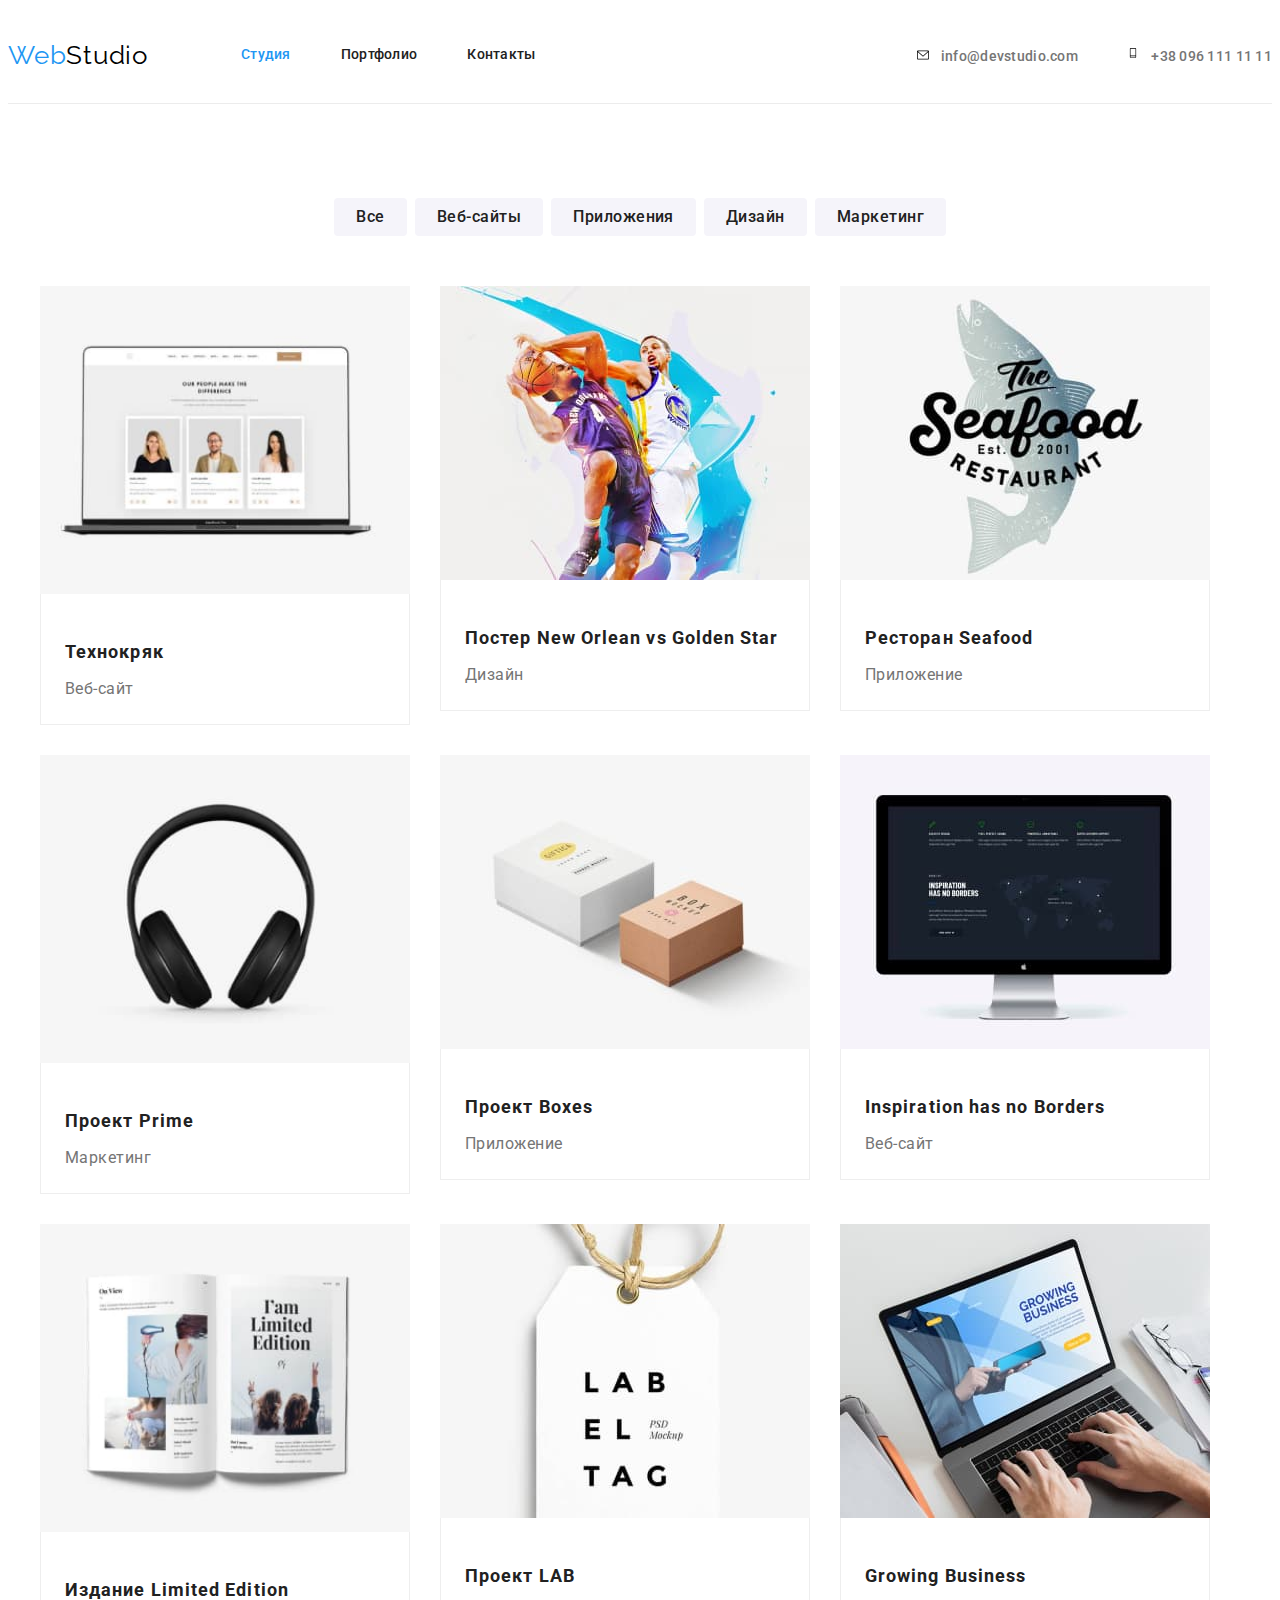
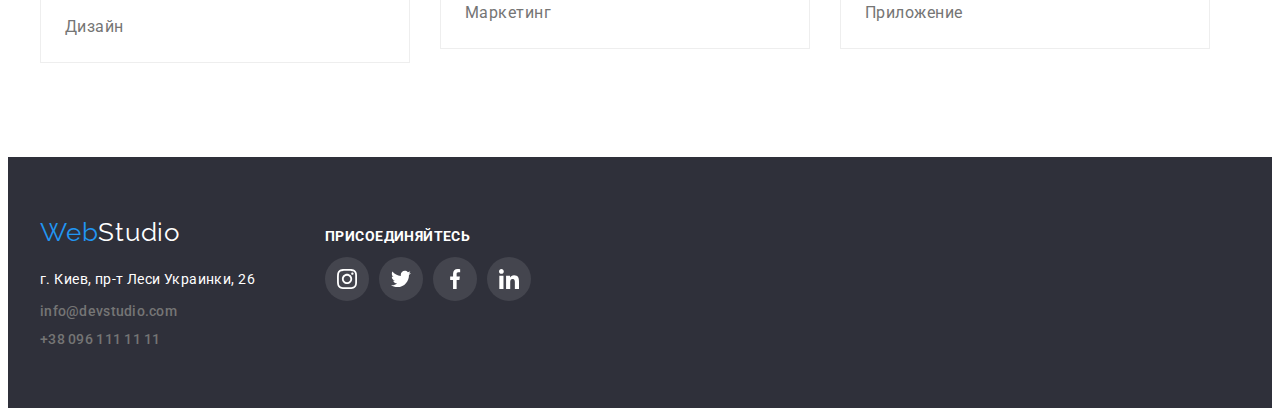
==== commit cd0541c7: "дз№4" ====
--- a/portfolio.html
+++ b/portfolio.html
@@ -11,7 +11,7 @@
     <link rel="stylesheet" href="./css/styles.css">
 </head>
 <body>
- <div class="container">
+ 
 <header class="page-header">
     <div class="kontainer-header">
         <nav class="main-nav">
@@ -141,14 +141,16 @@
     </section>
     </main>
 
-  <section class="section">
+ 
     <footer class="footer-page">
-    
+   
+       <div class="container footer-page">
+           <div>
         <!-- логотип -->
     
         <a href="./index.html" class="logo">Web<span class="logo-footer">Studio</span></a>
     
-        <address>
+          <address>
     
             <ul class="footer-nav-list">
                 <!-- навигацыя гугл -->
@@ -159,8 +161,11 @@
                 <li class="item"><a href="mailto:info@devstudio.com" class="auth-link">info@devstudio.com</a></li>
                 <li class="item"><a href="tel:+380961111111" class="auth-link">+38 096 111 11 11</a></li>
     
+         </address>
+    </div>
+    <div class="soc-link">
             </ul>
-            <div class="footer-soc">
+            
                 <h2 class="footer-title">Присоединяйтесь</h2>
                 <ul class="footer-soc-list">
     
@@ -193,12 +198,8 @@
                         </a>
                     </li>
                 </ul>
-            </div>
-        </address>
-    
+    </div>
+        </div>
     </footer>
-    </div>
-</section>
-    </div>
 </body>
 </html>--- a/css/styles.css
+++ b/css/styles.css
@@ -60,6 +60,12 @@
 .site-nav-list {
   display: flex;
   margin-left: 93px;
+}
+.page-header .container {
+  display: flex;
+  align-items: center;
+  padding-top: 30px;
+  padding-bottom: 30px;
 }
 .site-nav-list .item {
   margin-right: 50px;
@@ -223,9 +229,7 @@
 }
 /* кнопка веб студии */
 .button-primery {
-  display: inline-block;  
   cursor: pointer;
-  font-family: Roboto;
   color: #fff;
   background-color: var(--accent-color);
   font-size: 16px;
@@ -233,6 +237,10 @@
   letter-spacing: 0.06em;
   border-radius: 4px;
   border: transparent;
+  padding-top: 10px;
+  padding-bottom: 10px;
+  padding-left: 32px;
+  padding-right: 32px;
   
 }
 .feature-list {
@@ -281,9 +289,13 @@
   margin-bottom: 50px;
   
 }
+.section-development {
+  padding-bottom: 94px;
+}
 img {
   display: block;
   max-width: 100%;
+  height: auto;
 }
 .photo-list {
   display: flex;
@@ -311,12 +323,16 @@
   margin-right: 0;
 }
 /* наша команда */
+.section-command {
+  background-color: var(--primery-bg-color);
+  padding-top: 94px;
+  padding-bottom: 94px;
+}
 .command {
   font-size: 36px;
   line-height: 1.16;
   text-align: center;
   letter-spacing: 0.03em;
-  padding-top: 94px;
   margin-bottom: 50px;
 }
 .card-item {
@@ -387,6 +403,11 @@
   margin-bottom: 30px;
   
  
+}
+.project .item:hover {
+  box-shadow: 0px 1px 1px rgba(0, 0, 0, 0.12),
+  0px 4px 4px rgba(0, 0, 0, 0.06),
+  1px 4px 6px rgba(0, 0, 0, 0.16);
 }
 .card-project {
  padding-top: 20px;
@@ -432,7 +453,9 @@
   padding: 0;
 }
 
-
+a {
+  text-decoration: none;
+}
 
 
 
@@ -506,6 +529,18 @@
 .button-list .item {
   margin-right: 8px;
 }
+.button-list .item:hover {
+  box-shadow: 0px 3px 1px rgba(0, 0, 0, 0.1),
+  0px 1px 2px rgba(0, 0, 0, 0.08),
+  0px 2px 2px rgba(0, 0, 0, 0.12);
+  border-radius: 4px;
+}
+.button-list .item:focus{
+  box-shadow: 0px 3px 1px rgba(0, 0, 0, 0.1),
+    0px 1px 2px rgba(0, 0, 0, 0.08),
+    0px 2px 2px rgba(0, 0, 0, 0.12);
+    border-radius: 4px;
+}
 .button-list .item:last-child{
   margin-right: 0;
 }
@@ -528,6 +563,7 @@
   margin-top: 20px;
   margin-bottom: 4px;
   color: var(--primary-text-color);
+  text-decoration: none;
 }
 .card-text {
   color: var(--title-text-color);
@@ -535,7 +571,7 @@
   line-height: 1.87;
   letter-spacing: 0.03em;
   
-  
+  text-decoration: none;
 }
 
 .footer-page {
@@ -543,6 +579,14 @@
   padding-top: 60px;
   padding-bottom: 60px;
 
+}
+.container.footer-page {
+  display: flex;
+  align-items: baseline;
+  padding: 0;
+}
+.soc-link {
+  margin-left: 70px;
 }
 .footer-nav-list {
  
@@ -563,12 +607,11 @@
     letter-spacing: 0.03em;
     text-transform: uppercase;
     color: #FFFFFF;
-    margin-top: 20px;
     margin-bottom: 20px;
 }
 .footer-soc-list{
   display: flex;
-  
+  justify-content: center;
 }
 .footer-soc-link {
   background: rgba(255, 255, 255, 0.1);
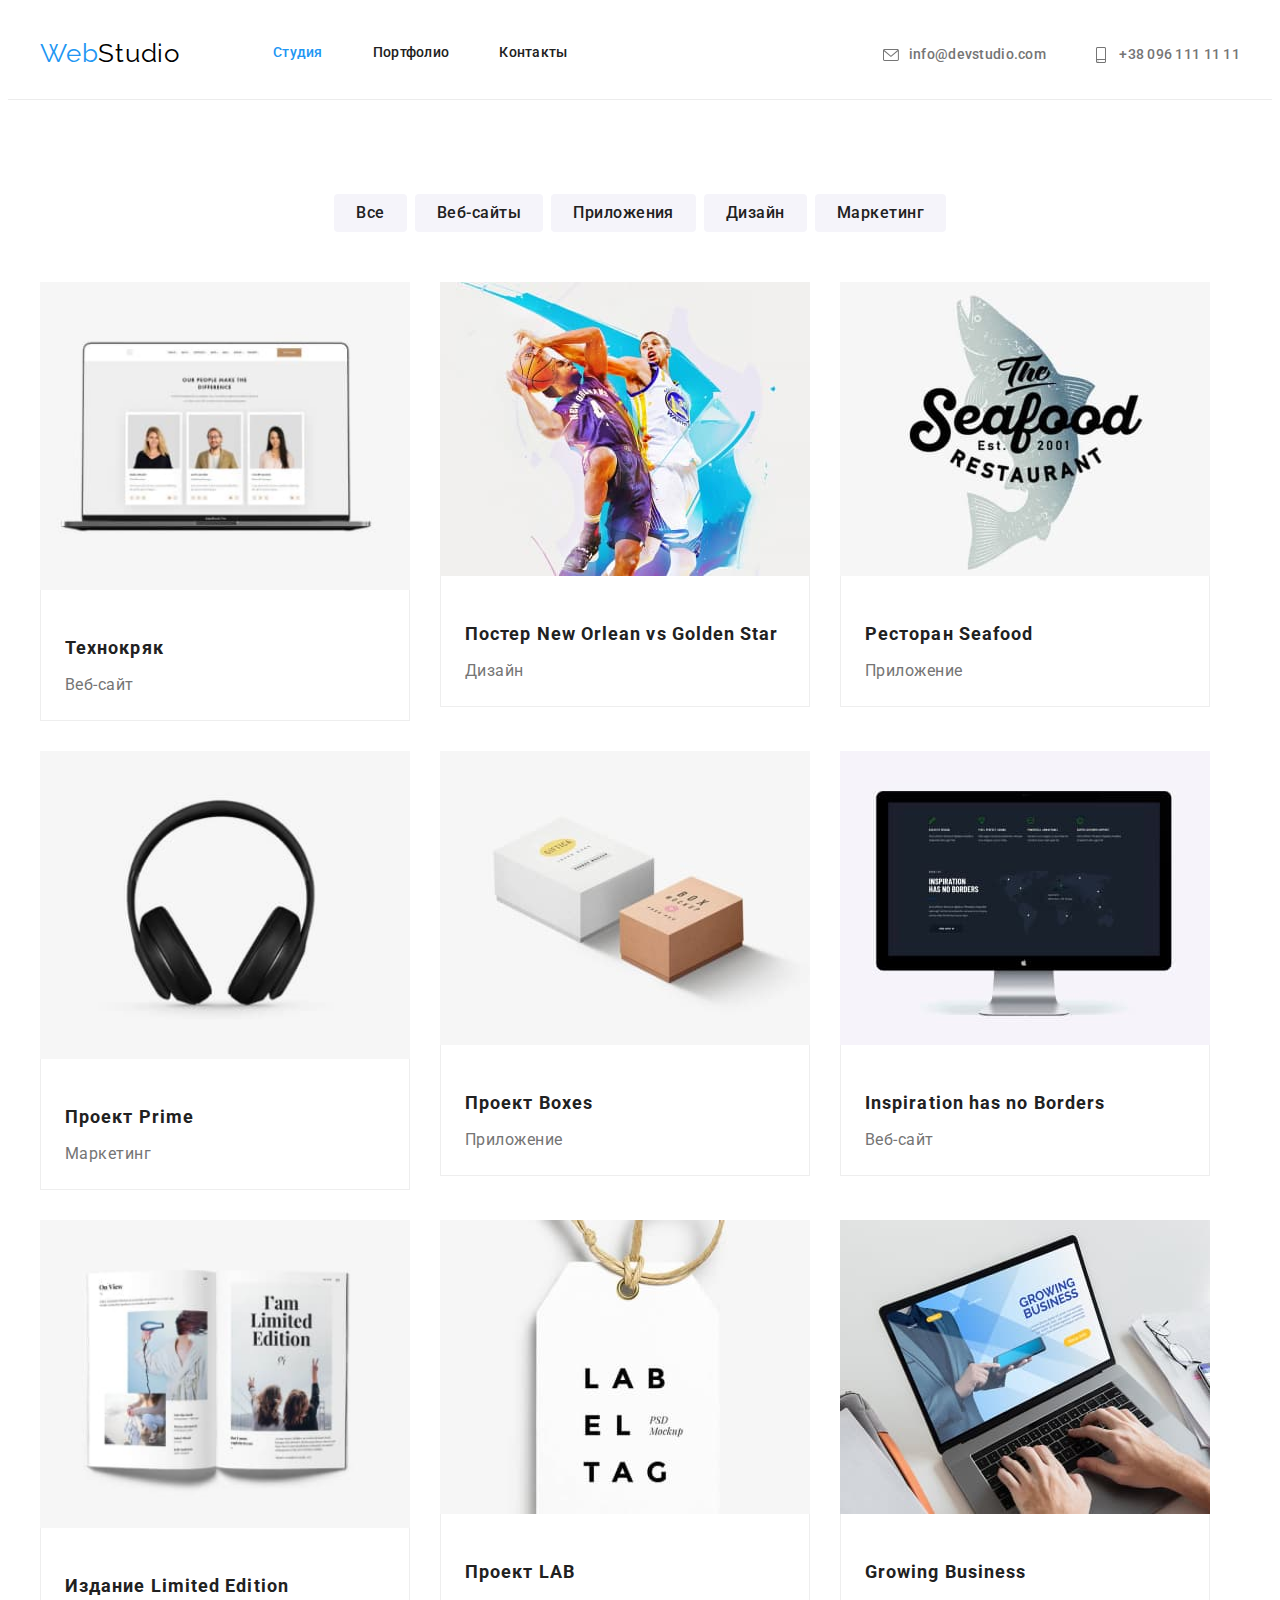
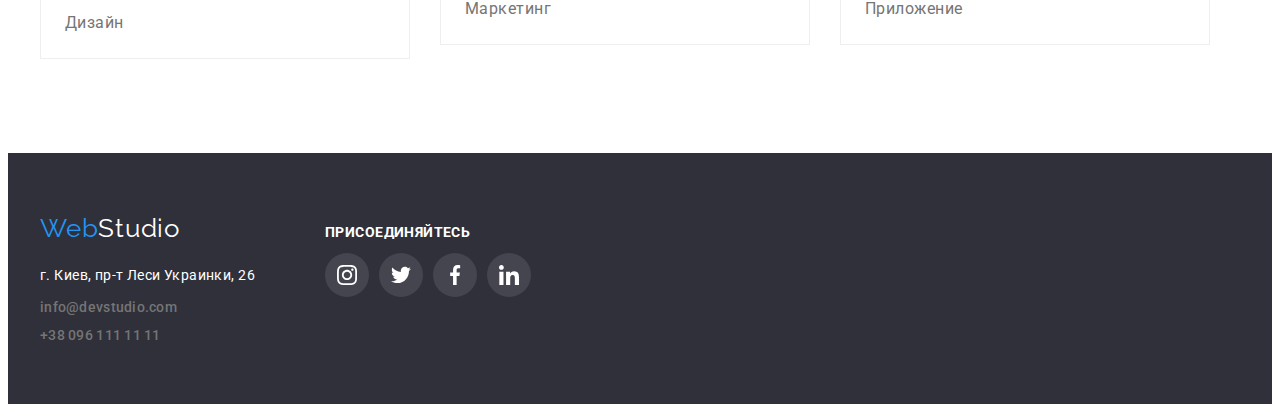
==== commit 062e78d2: "исправлен хедер" ====
--- a/portfolio.html
+++ b/portfolio.html
@@ -13,7 +13,7 @@
 <body>
  
 <header class="page-header">
-    <div class="kontainer-header">
+    <div class="container">
         <nav class="main-nav">
             <!-- логотип -->
             <a href="./index.html" class="logo">Web<span class="logo-header">Studio</span></a>
@@ -26,21 +26,22 @@
         </nav>
         <!-- контакты -->
         <ul class="auth-nav-list">
-            <li class="item"><a href="mailto:info@devstudio.com" class="auth-link"><svg class="icon-mail" width="16px"
-                        height="12px">
-                        <use href="./symbol-defs.svg#icon-envelope">
+            <li class="item"><a href="mailto:info@devstudio.com" class="auth-link">
+                    <svg class="mail" width: 16px; height: 12px;>
+                        <use href="./symbol-defs.svg#icon-envelope-hover">
 
                         </use>
                     </svg>info@devstudio.com</a></li>
 
-            <li class="item"><a href="tel:+380961111111" class="auth-link"><svg class="icon-tel" width="10px"
-                        height="16px">
-                        <use href="./symbol-defs.svg#icon-Vector"></use>
+            <li class="item"><a href="tel:+380961111111" class="auth-link">
+                    <svg class="tel" width="10px" height="16px">
+                        <use href="./symbol-defs.svg#icon-smartphone"></use>
                     </svg> +38 096 111 11 11</a></li>
         </ul>
 
     </div>
 </header>
+
 
 <main>
     <!-- герой -->
--- a/css/styles.css
+++ b/css/styles.css
@@ -34,7 +34,7 @@
 .page-header {
   border-bottom: 1px solid #ECECEC;;
 }
-.kontainer-header {
+.kontainer .header {
   display:flex;
   padding-top: 32px;
   padding-bottom: 32px;
@@ -81,15 +81,24 @@
 .auth-nav-list .item +.item {
   margin-left: 50px;
 }
-.icon-mail {
+
+  .tel{
+margin-right: 10px;
+  vertical-align: middle;
+  fill: currentColor;
+  }  
+
+.mail {
+  vertical-align: middle;
+  fill: currentColor;
   margin-right: 10px;
-}
-.icon-tel {
-  margin-right: 10px;
-}
-.icon-tel:hover{
-  fill: var(--accent-color);
-}
+ width: 16px;
+ height: 12px;
+
+}
+
+
+
 .icon {
 display: flex;
 align-items: center;
@@ -99,12 +108,10 @@
     margin-bottom: 30px;
     background-color: var(--primery-bg-color);
   border-radius: 4px;
-}
-.icon-mail {
-  align-items: center;
-  justify-content: center;
- 
-}
+  margin-right: 10px;
+  fill: var(--title-text-color);
+}
+
 .icon-company {
   display: flex;
   align-items: center;
@@ -115,6 +122,7 @@
 border: 1px solid #AFB1B8
 }
 .icon-company:hover {
+  color: var(--accent-color);
 fill:var(--accent-color);
 border: 1px solid var(--accent-color);
 
@@ -313,6 +321,7 @@
 }
 
 .photo-card .item {
+  background-color: var(--footer-logo-color);
     margin-right: 30px;
     box-shadow: 0px 1px 3px rgba(0, 0, 0, 0.12),
     0px 1px 1px rgba(0, 0, 0, 0.14),
@@ -388,10 +397,11 @@
   margin-bottom: 50px;
 }
 .button-icon {
-  fill:#AFB1B8 ;
-}
+  fill:#AFB1B8
+}
+
 .button-icon:hover {
-fill: var(--accent-color);
+  fill: var(--accent-color);
 }
 .project {
   display: flex;
@@ -422,7 +432,7 @@
   margin-right: 0;
 }
 .project .item:nth-last-child(-n+3) {
-  margin-bottom: 0;
+  margin-bottom:0;
 }
 
 
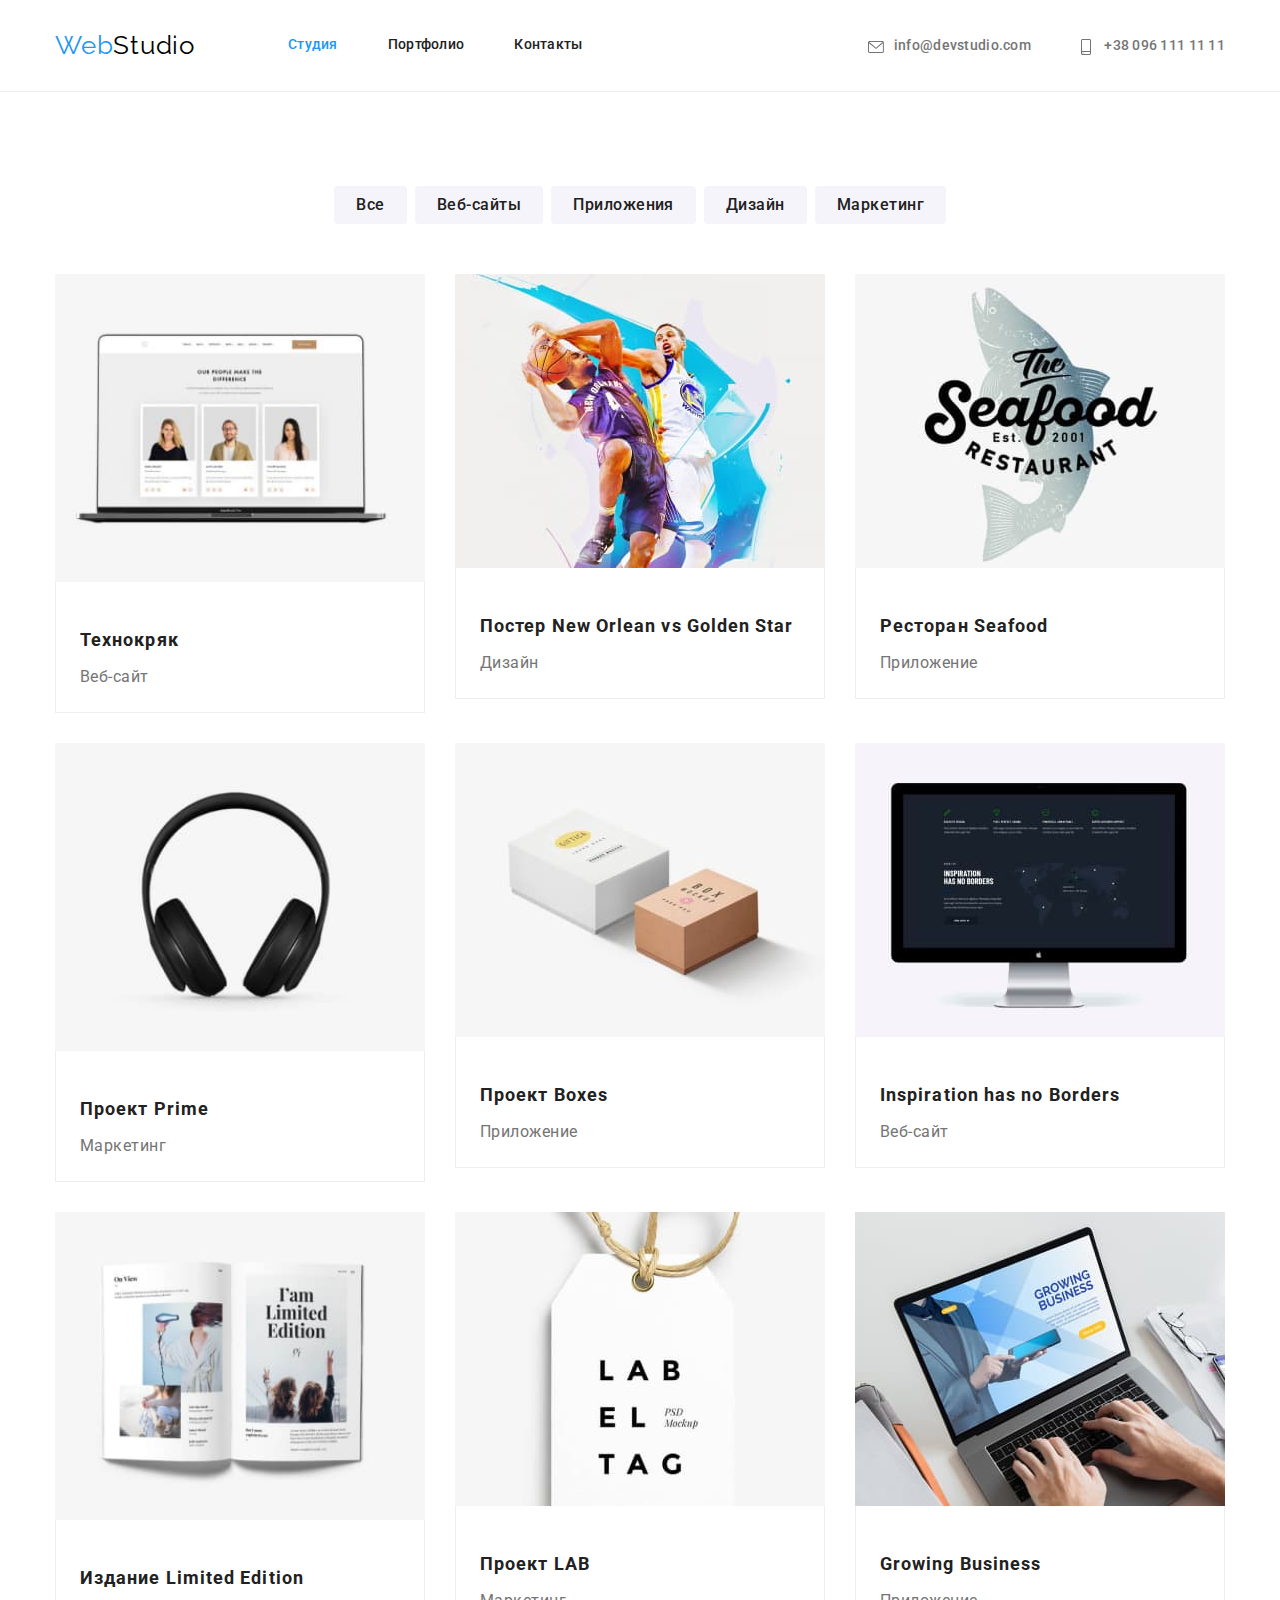
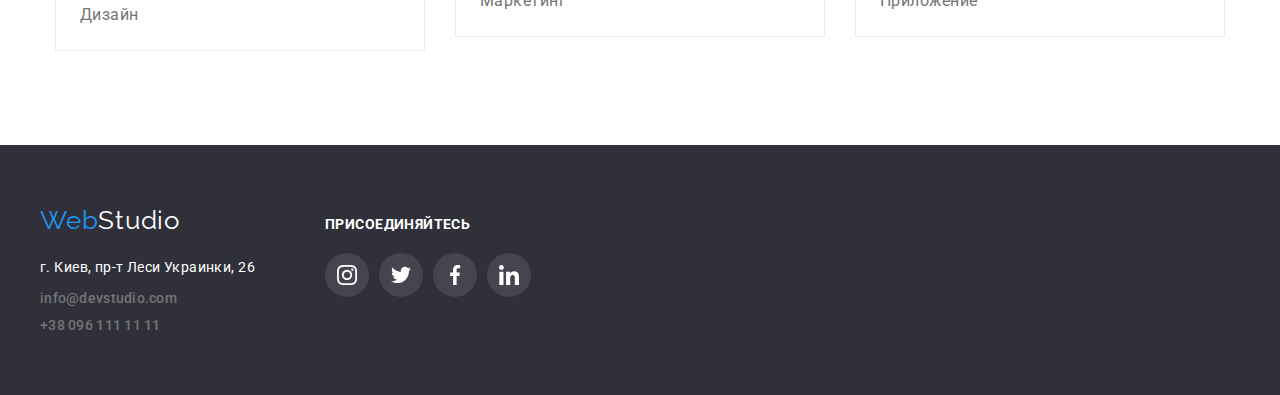
==== commit fa68619f: "1" ====
--- a/portfolio.html
+++ b/portfolio.html
@@ -8,6 +8,7 @@
     <title>WebStudio</title>
     <link href="https://fonts.googleapis.com/css2?family=Raleway:wght@700&family=Roboto:wght@400;500;700;900&display=swap"
     rel="stylesheet">
+    <link rel="stylesheet" href="https://cdnjs.cloudflare.com/ajax/libs/modern-normalize/1.1.0/modern-normalize.min.css">
     <link rel="stylesheet" href="./css/styles.css">
 </head>
 <body>
--- a/css/styles.css
+++ b/css/styles.css
@@ -113,6 +113,7 @@
 }
 
 .icon-company {
+  color: #AFB1B8;
   display: flex;
   align-items: center;
   justify-content: center;
@@ -123,7 +124,7 @@
 }
 .icon-company:hover {
   color: var(--accent-color);
-fill:var(--accent-color);
+
 border: 1px solid var(--accent-color);
 
 }
@@ -368,11 +369,12 @@
   margin-left: 10px;
 }
 .master-soc-list {
+  margin-top: 16px;
   display: flex;
   justify-content: center;
 }
 .master-soc-link {
-  margin-top: 16px;
+  
   width: 44px;
   height: 44px;
   border-radius: 50%;
@@ -385,8 +387,15 @@
 .master-soc-link:hover {
   background-color: var(--accent-color);
 }
+.master-soc-link:focus {
+  
+  background-color: var(--accent-color);
+}
 .master-soc-link:hover .master-soc-icon {
   fill: var(--footer-logo-color);
+}
+.master-soc-link:focus .master-soc-icon {
+  fill: var(--accent-color);
 }
 .clients {
   font-size: 36px;
@@ -397,12 +406,10 @@
   margin-bottom: 50px;
 }
 .button-icon {
-  fill:#AFB1B8
-}
-
-.button-icon:hover {
-  fill: var(--accent-color);
-}
+  fill:currentColor
+}
+
+
 .project {
   display: flex;
   flex-wrap: wrap;
@@ -613,7 +620,7 @@
 .footer-title {
    
     font-size: 14px;
-    line-height: 1.14px;
+    line-height: 1.14;
     letter-spacing: 0.03em;
     text-transform: uppercase;
     color: #FFFFFF;
@@ -638,6 +645,9 @@
 .footer-soc-link:hover{
   background-color: var(--accent-color);
 }
+.footer-soc-link:focus {
+  background-color: var(--accent-color);
+}
 .footer-soc-item + .footer-soc-item {
   margin-left: 10px;
 }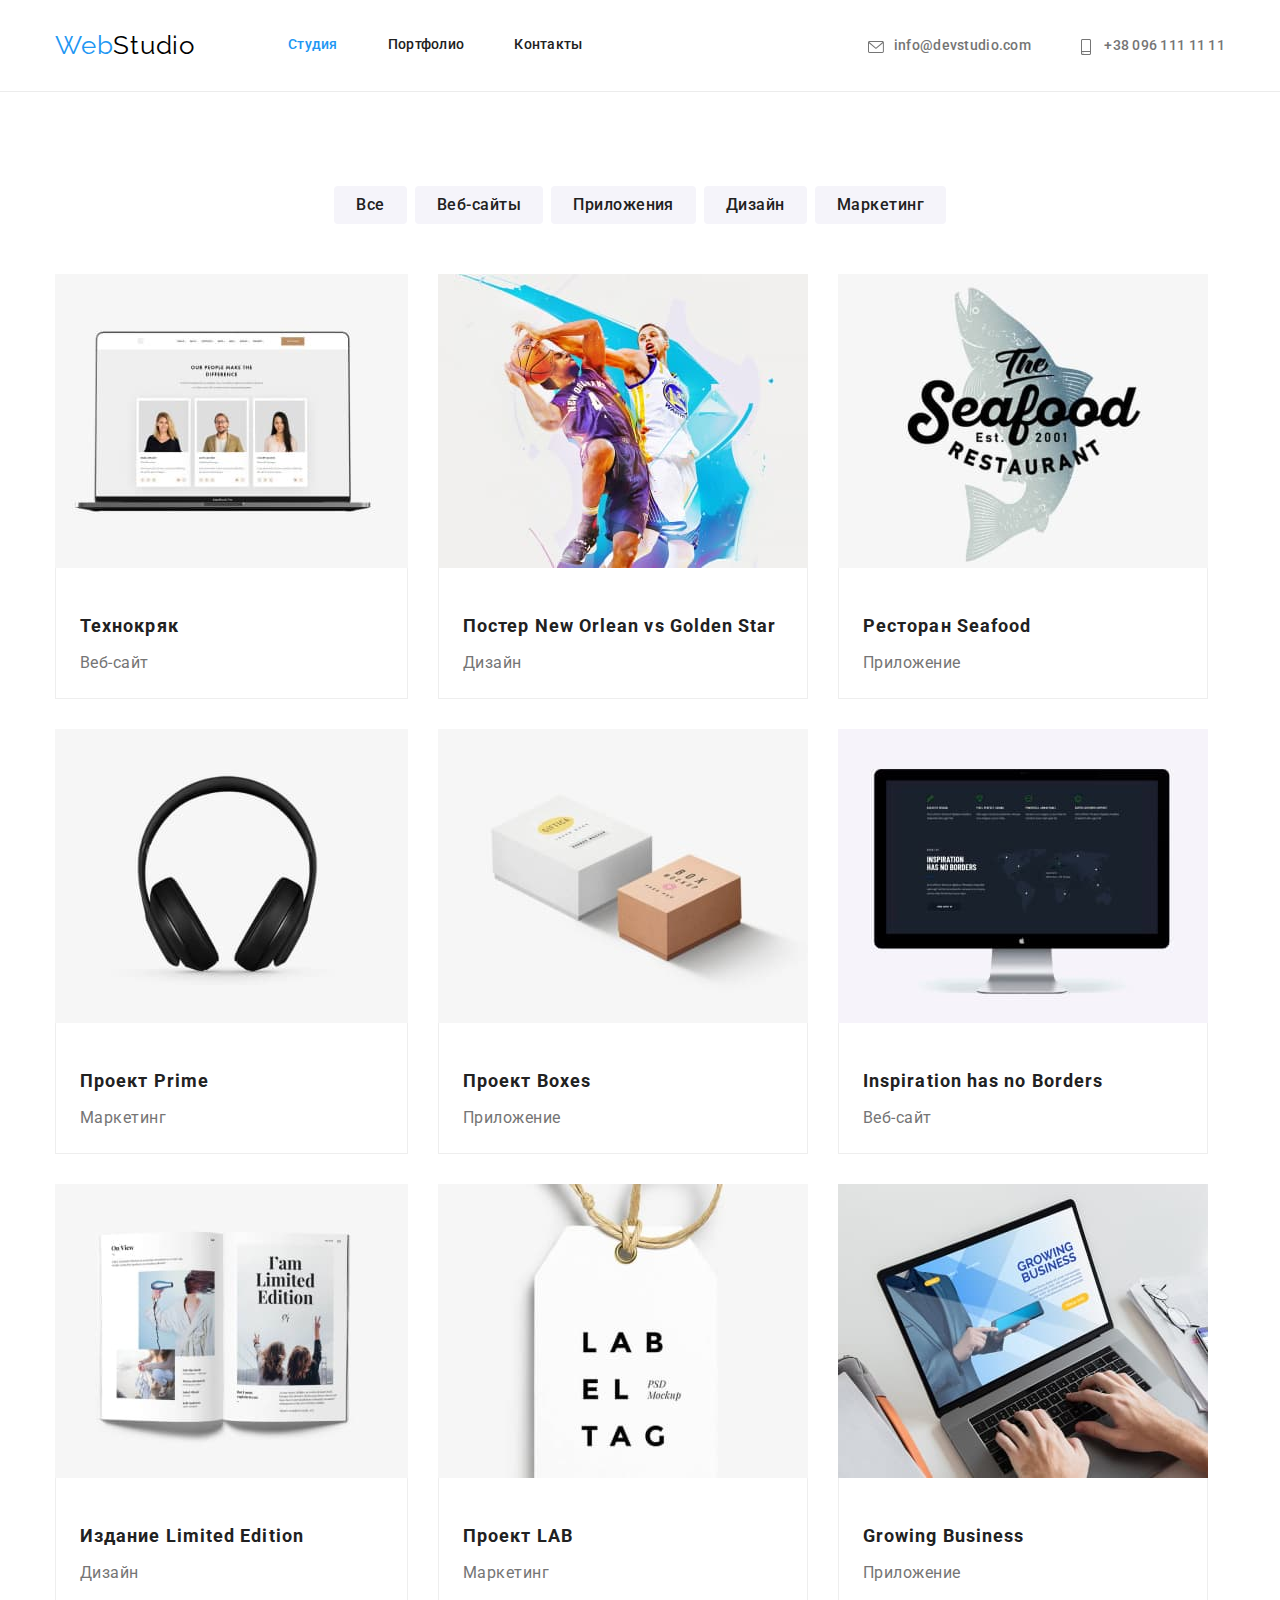
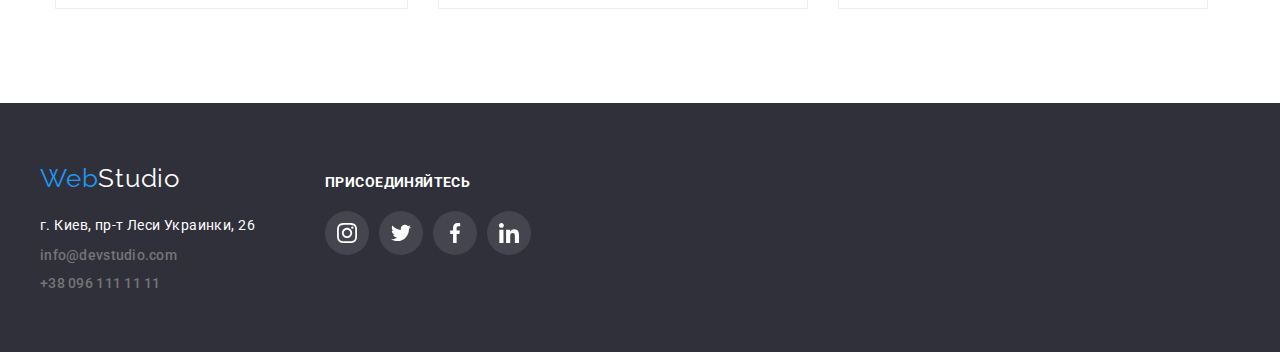
==== commit 96850fbb: "дз№4" ====
--- a/portfolio.html
+++ b/portfolio.html
@@ -67,7 +67,7 @@
     
         <ul class="project">
             <li class="item">
-                <a href=""><img src="./img-home-work2/img1.jpg" alt="Технокряк" width="370" height="294">
+                <a href="" class="card"><img src="./img-home-work2/img1.jpg" alt="Технокряк" width="370" height="294">
                 <div class="card-project">
                     <h2 class="card-title">Технокряк</h2>
                     <p class="card-text">Веб-сайт</p>
@@ -75,7 +75,7 @@
               
             </li>
             <li class="item">
-                <a href=""><img src="./img-home-work2/img(1).jpg" alt="Постер New Orlean vs Golden Star"
+                <a href="" class="card"><img src="./img-home-work2/img(1).jpg" alt="Постер New Orlean vs Golden Star"
                  width="370"
                  height="294">
                  <div class="card-project">
@@ -85,21 +85,21 @@
                 
             </li>
             <li class="item">
-                <a href=""><img src="./img-home-work2/img(2).jpg" alt="Ресторан Seafood" width="370" height="294">
+                <a href="" class="card"><img src="./img-home-work2/img(2).jpg" alt="Ресторан Seafood" width="370" height="294">
                 <div class="card-project">
                  <h2 class="card-title">Ресторан Seafood</h2>
                  <p class="card-text">Приложение</p>
                 </div></a>
             </li>
             <li class="item">
-                <a href=""><img src="./img-home-work2/img(3).jpg" alt="Проект Prime" width="370" height="294">
+                <a href="" class="card"><img src="./img-home-work2/img(3).jpg" alt="Проект Prime" width="370" height="294">
                 <div class="card-project">
                  <h2 class="card-title">Проект Prime</h2>
                  <p class="card-text">Маркетинг</p>
                 </div></a>
             </li>
             <li class="item">
-                <a href=""><img src="./img-home-work2/img.jpg" alt="Проект Boxes"
+                <a href="" class="card"><img src="./img-home-work2/img.jpg" alt="Проект Boxes"
                 width="370"
                  height="294">
                 <div class="card-project">
@@ -108,7 +108,7 @@
                 </div></a>
             </li>
             <li class="item">
-                <a href=""><img src="./img-home-work2/img(5).jpg" alt="Inspiration has no Borders"
+                <a href="" class="card"><img src="./img-home-work2/img(5).jpg" alt="Inspiration has no Borders"
                  width="370"
                  height="294">
                 <div class="card-project">
@@ -117,21 +117,21 @@
                 </div></a>
             </li>
             <li class="item">
-                <a href=""><img src="./img-home-work2/img(6).jpg" alt="Издание Limited Edition" width="370" height="294">
+                <a href="" class="card"><img src="./img-home-work2/img(6).jpg" alt="Издание Limited Edition" width="370" height="294">
                 <div class="card-project">
                  <h2 class="card-title">Издание Limited Edition</h2>
                  <p class="card-text">Дизайн</p>
                 </div></a>
             </li>
             <li class="item">
-                <a href=""><img src="./img-home-work2/img(7).jpg" alt="Проект LAB" width="370" height="294">
+                <a href="" class="card"><img src="./img-home-work2/img(7).jpg" alt="Проект LAB" width="370" height="294">
                 <div class="card-project">
                  <h2 class="card-title">Проект LAB</h2>
                  <p class="card-text">Маркетинг</p>
                 </div></a>
             </li>
             <li class="item">
-                <a href=""><img src="./img-home-work2/img(8).jpg" alt="Growing Business" width="370" height="294">
+                <a href="" class="card"><img src="./img-home-work2/img(8).jpg" alt="Growing Business" width="370" height="294">
                 <div class="card-project">
                  <h2 class="card-title">Growing Business</h2>
                  <p class="card-text">Приложение</p>
--- a/css/styles.css
+++ b/css/styles.css
@@ -303,7 +303,7 @@
 }
 img {
   display: block;
-  max-width: 100%;
+  width: 100%;
   height: auto;
 }
 .photo-list {
@@ -418,13 +418,19 @@
 .project .item {
   margin-right: 30px;
   margin-bottom: 30px;
-  
- 
-}
-.project .item:hover {
+}
+.card {
+  display: block;
+}
+.card:hover {
   box-shadow: 0px 1px 1px rgba(0, 0, 0, 0.12),
   0px 4px 4px rgba(0, 0, 0, 0.06),
   1px 4px 6px rgba(0, 0, 0, 0.16);
+}
+.card:focus {
+  box-shadow: 0px 1px 1px rgba(0, 0, 0, 0.12),
+    0px 4px 4px rgba(0, 0, 0, 0.06),
+    1px 4px 6px rgba(0, 0, 0, 0.16);
 }
 .card-project {
  padding-top: 20px;
@@ -546,13 +552,13 @@
 .button-list .item {
   margin-right: 8px;
 }
-.button-list .item:hover {
+.button-secondary:hover {
   box-shadow: 0px 3px 1px rgba(0, 0, 0, 0.1),
   0px 1px 2px rgba(0, 0, 0, 0.08),
   0px 2px 2px rgba(0, 0, 0, 0.12);
   border-radius: 4px;
 }
-.button-list .item:focus{
+.button-secondary:focus{
   box-shadow: 0px 3px 1px rgba(0, 0, 0, 0.1),
     0px 1px 2px rgba(0, 0, 0, 0.08),
     0px 2px 2px rgba(0, 0, 0, 0.12);
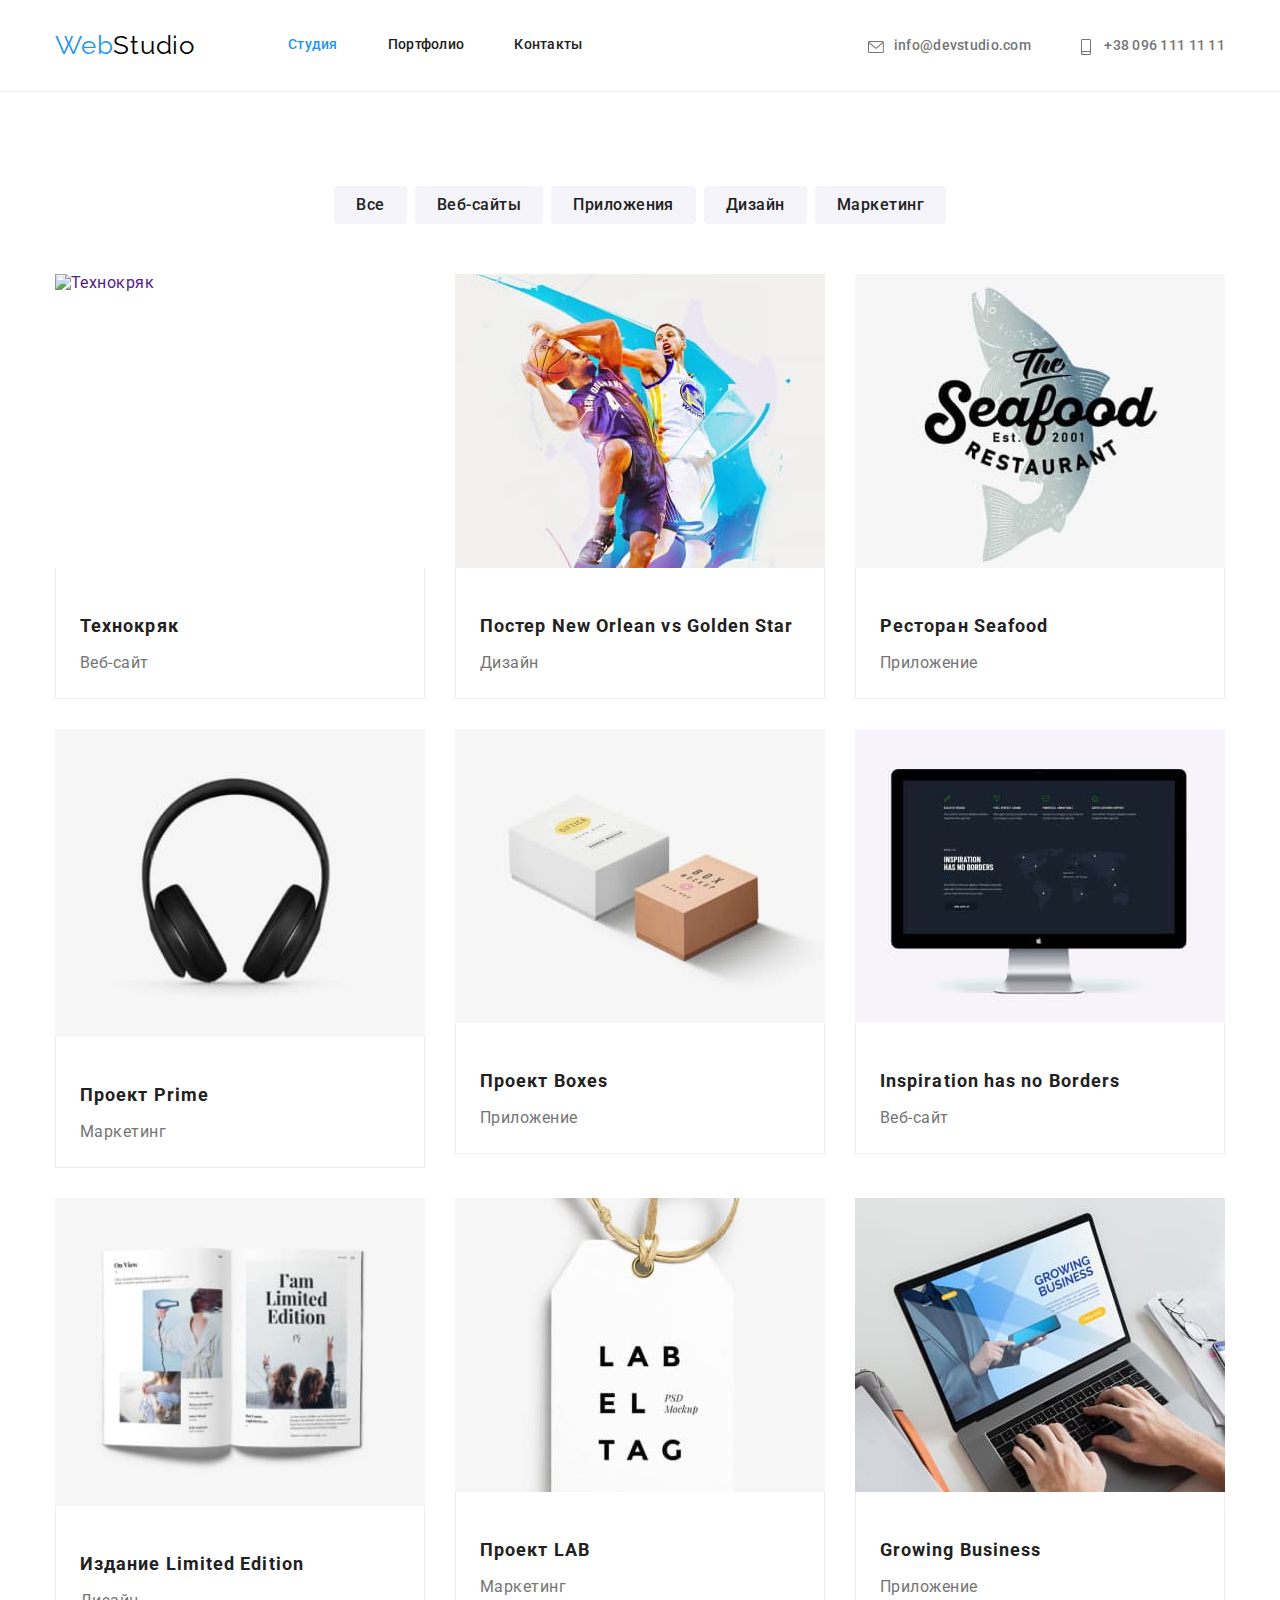
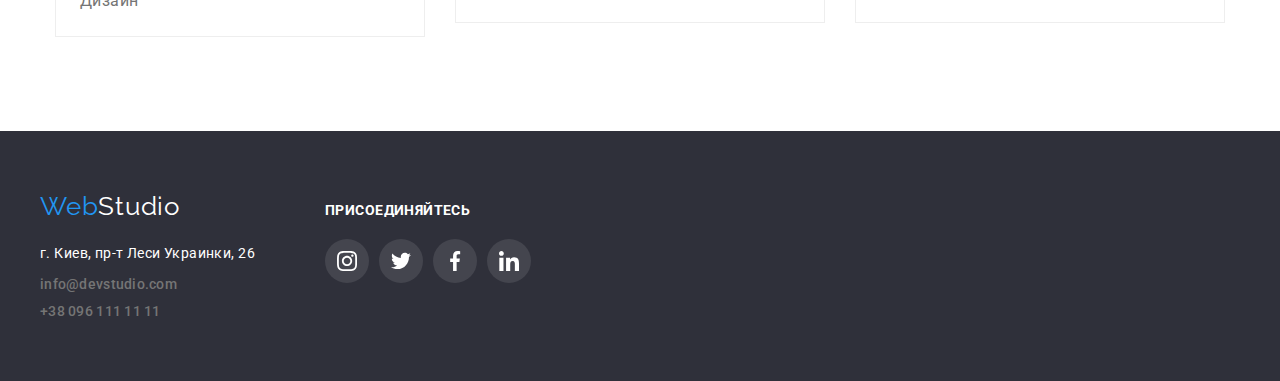
==== commit ba03b03b: "js" ====
--- a/portfolio.html
+++ b/portfolio.html
@@ -67,7 +67,7 @@
     
         <ul class="project">
             <li class="item">
-                <a href="" class="card"><img src="./img-home-work2/img1.jpg" alt="Технокряк" width="370" height="294">
+                <a href="" class="card"><img src="./img-home-work2/" alt="Технокряк" width="370" height="294">
                 <div class="card-project">
                     <h2 class="card-title">Технокряк</h2>
                     <p class="card-text">Веб-сайт</p>
--- a/css/styles.css
+++ b/css/styles.css
@@ -124,9 +124,11 @@
 }
 .icon-company:hover {
   color: var(--accent-color);
-
 border: 1px solid var(--accent-color);
-
+}
+.icon-company:focus {
+  color: var(--accent-color);
+  
 }
 .icon-company-list .item {
   margin-right: 30px;
@@ -301,9 +303,27 @@
 .section-development {
   padding-bottom: 94px;
 }
+.backdrop {
+  width: 100%;
+  height: 100%;
+  top: 0;
+ position: absolute;
+ background-color: rgba(85, 85, 85, 0.431);
+}
+.modal {
+  position: absolute;
+  top: 50%;
+  left: 50%;
+  transform: translate(-50%,-50%);
+  width: 528px;
+  height: 581px;
+  background-color: #FFFFFF;
+  border: 5px;
+filter: drop-shadow(0px 4px 4px rgba(0, 0, 0, 0.25));
+}
 img {
   display: block;
-  width: 100%;
+  max-width: 100%;
   height: auto;
 }
 .photo-list {
@@ -394,8 +414,9 @@
 .master-soc-link:hover .master-soc-icon {
   fill: var(--footer-logo-color);
 }
+
 .master-soc-link:focus .master-soc-icon {
-  fill: var(--accent-color);
+  fill: var(--footer-logo-color);
 }
 .clients {
   font-size: 36px;
